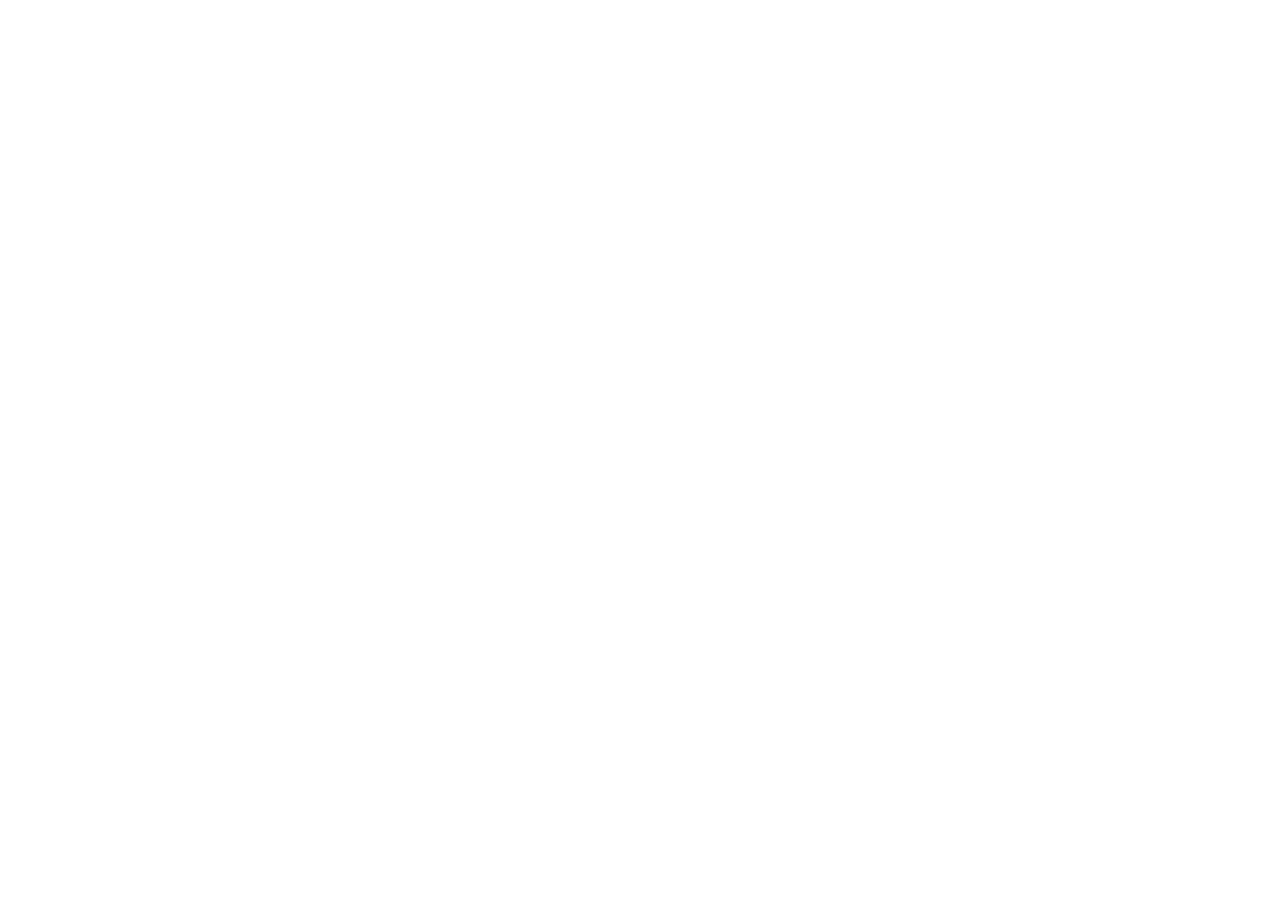
==== index.html @ b9cac364 "第一次提交" ====
<!DOCTYPE html>
<html lang="en">
<head>
    <meta charset="UTF-8">
    <meta name="viewport" content="width=device-width, initial-scale=1.0">
    <title>Document</title>
</head>
<body>
    
</body>
</html>
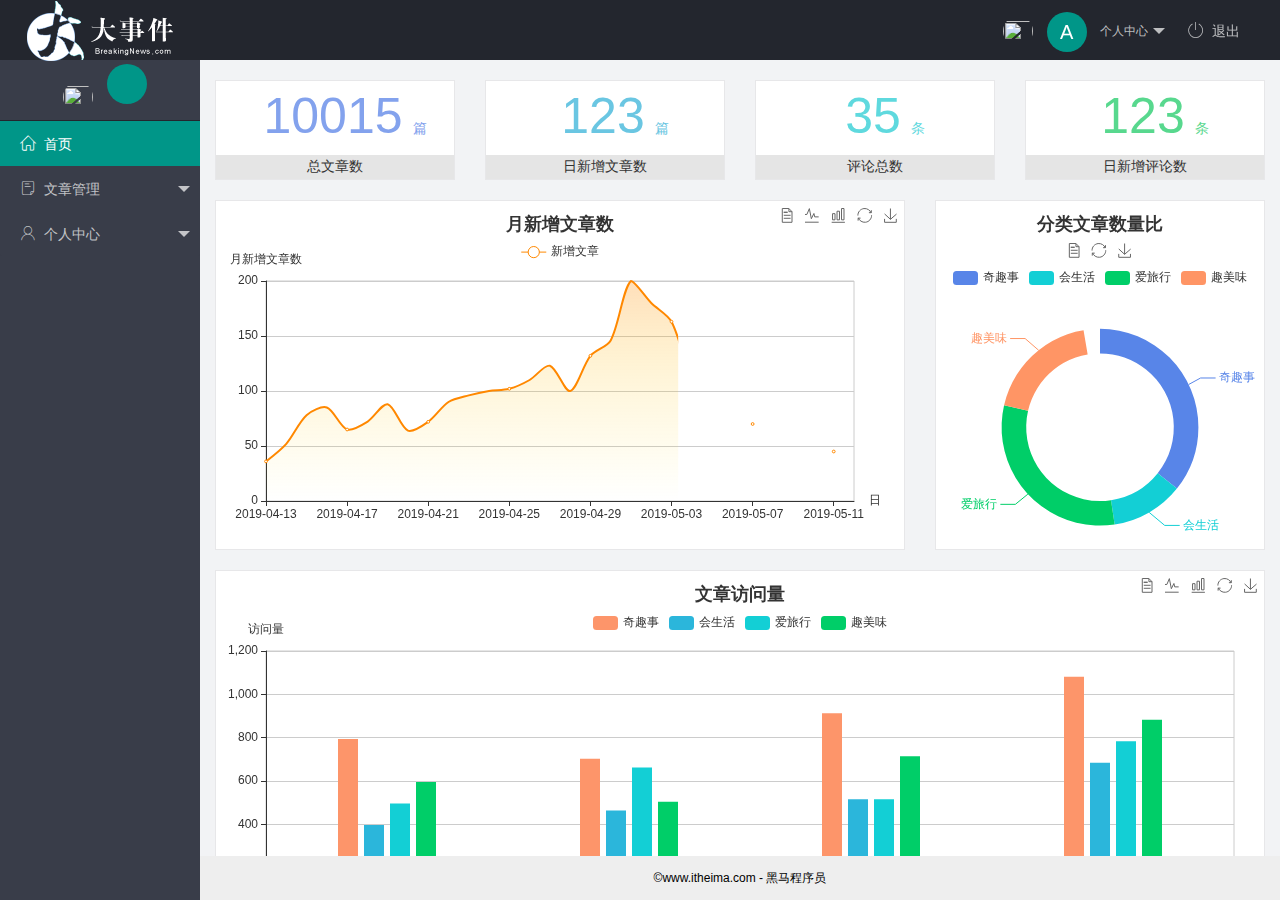
==== commit 5e673d3b: "完成了登录和首页的权限" ====
--- a/index.html
+++ b/index.html
@@ -1,11 +1,88 @@
 <!DOCTYPE html>
 <html lang="en">
-<head>
-    <meta charset="UTF-8">
-    <meta name="viewport" content="width=device-width, initial-scale=1.0">
-    <title>Document</title>
-</head>
-<body>
-    
-</body>
+  <head>
+    <meta charset="UTF-8" />
+    <meta name="viewport" content="width=device-width, initial-scale=1.0" />
+    <title>后台主页</title>
+    <!-- 导入 layui 的样式表 -->
+    <link rel="stylesheet" href="./assets/lib/layui/css/layui.css" />
+    <link rel="stylesheet" href="./assets/css/index.css">
+    <!-- 导入图标 -->
+    <link rel="stylesheet" href="./assets/fonts/iconfont.css">
+  </head>
+  <body class="layui-layout-body">
+    <div class="layui-layout layui-layout-admin">
+      <div class="layui-header">
+        <div class="layui-logo">
+          <img src="./assets/images/logo.png" alt="" />
+        </div>
+        <!-- 头部区域（可配合layui已有的水平导航） -->
+        <ul class="layui-nav layui-layout-right">
+          <li class="layui-nav-item">
+            <a href="javascript:;" class="userinfo">
+              
+              <img src="http://t.cn/RCzsdCq" class="layui-nav-img" />
+              <span class="text-avatar">A</span>
+              个人中心
+              
+            </a>
+            <dl class="layui-nav-child">
+              <dd><a href="">基本资料</a></dd>
+              <dd><a href="">更换头像</a></dd>
+              <dd><a href="">重置密码</a></dd>
+            </dl>
+          </li>
+          <li class="layui-nav-item"><a href="javascript:;" id="logooutBtn"><span class="iconfont">&#xe865;</span>退出</a></li>
+        </ul>
+      </div>
+
+      <div class="layui-side layui-bg-black">
+        <div class="layui-side-scroll">
+          <!-- 个人信息 -->
+          <div class="userinfo">
+            <img src="http://t.cn/RCzsdCq" class="layui-nav-img" />
+            <span class="text-avatar"></span>
+            <span class="welcome"></span>
+          </div>
+          <!-- 左侧导航区域（可配合layui已有的垂直导航） -->
+          <ul class="layui-nav layui-nav-tree" lay-filter="test">
+            <li class="layui-nav-item layui-this"><a href="./home/dashboard.html" target="fm"><span class="iconfont">&#xe6a9;</span>首页</a></li>
+            <li class="layui-nav-item">
+              <a class="" href="javascript:;"><span class="iconfont">&#xe615;</span>文章管理</a>
+              <dl class="layui-nav-child">
+                <dd><a href="javascript:;"><i class="layui-icon layui-icon-app"></i> 文章类别</a></dd>
+                <dd><a href="javascript:;"><i class="layui-icon layui-icon-app"></i>文章列表</a></dd>
+                <dd><a href="javascript:;"><i class="layui-icon layui-icon-app"></i>发表文章</a></dd>
+                
+              </dl>
+            </li>
+            <li class="layui-nav-item">
+              <a href="javascript:;"><span class="iconfont">&#xe614;</span>个人中心</a>
+              <dl class="layui-nav-child">
+                <dd><a href="javascript:;"><i class="layui-icon layui-icon-app"></i>基本资料</a></dd>
+                <dd><a href="javascript:;"><i class="layui-icon layui-icon-app"></i>更换头像</a></dd>
+                <dd><a href="javascript:;"><i class="layui-icon layui-icon-app"></i>重置密码</a></dd>
+              </dl>
+            </li>
+          </ul>
+        </div>
+      </div>
+
+      <div class="layui-body">
+        <!-- 内容主体区域 -->
+        <iframe name="fm" src="/home/dashboard.html" frameborder="0"></iframe>
+      </div>
+
+      <div class="layui-footer">
+        <!-- 底部固定区域 -->
+        ©www.itheima.com - 黑马程序员
+      </div>
+    </div>
+    <!-- 导入 layui 的JS文件 -->
+    <script src="./assets/lib/layui/layui.all.js"></script>
+    <script src="./assets/lib/jquery.js"></script>
+    <!-- 导入baseAPI 帮助jq的异步请求方法 提前设置一些操作 -->
+    <script src="./assets/js/baseAPI.js"></script>
+    <script src="./assets/js/index.js"></script>
+  </body>
 </html>--- a/assets/lib/layui/css/layui.css
+++ b/assets/lib/layui/css/layui.css
@@ -0,0 +1,2 @@
+/** layui-v2.5.5 MIT License By https://www.layui.com */
+ .layui-inline,img{display:inline-block;vertical-align:middle}h1,h2,h3,h4,h5,h6{font-weight:400}.layui-edge,.layui-header,.layui-inline,.layui-main{position:relative}.layui-body,.layui-edge,.layui-elip{overflow:hidden}.layui-btn,.layui-edge,.layui-inline,img{vertical-align:middle}.layui-btn,.layui-disabled,.layui-icon,.layui-unselect{-moz-user-select:none;-webkit-user-select:none;-ms-user-select:none}.layui-elip,.layui-form-checkbox span,.layui-form-pane .layui-form-label{text-overflow:ellipsis;white-space:nowrap}.layui-breadcrumb,.layui-tree-btnGroup{visibility:hidden}blockquote,body,button,dd,div,dl,dt,form,h1,h2,h3,h4,h5,h6,input,li,ol,p,pre,td,textarea,th,ul{margin:0;padding:0;-webkit-tap-highlight-color:rgba(0,0,0,0)}a:active,a:hover{outline:0}img{border:none}li{list-style:none}table{border-collapse:collapse;border-spacing:0}h4,h5,h6{font-size:100%}button,input,optgroup,option,select,textarea{font-family:inherit;font-size:inherit;font-style:inherit;font-weight:inherit;outline:0}pre{white-space:pre-wrap;white-space:-moz-pre-wrap;white-space:-pre-wrap;white-space:-o-pre-wrap;word-wrap:break-word}body{line-height:24px;font:14px Helvetica Neue,Helvetica,PingFang SC,Tahoma,Arial,sans-serif}hr{height:1px;margin:10px 0;border:0;clear:both}a{color:#333;text-decoration:none}a:hover{color:#777}a cite{font-style:normal;*cursor:pointer}.layui-border-box,.layui-border-box *{box-sizing:border-box}.layui-box,.layui-box *{box-sizing:content-box}.layui-clear{clear:both;*zoom:1}.layui-clear:after{content:'\20';clear:both;*zoom:1;display:block;height:0}.layui-inline{*display:inline;*zoom:1}.layui-edge{display:inline-block;width:0;height:0;border-width:6px;border-style:dashed;border-color:transparent}.layui-edge-top{top:-4px;border-bottom-color:#999;border-bottom-style:solid}.layui-edge-right{border-left-color:#999;border-left-style:solid}.layui-edge-bottom{top:2px;border-top-color:#999;border-top-style:solid}.layui-edge-left{border-right-color:#999;border-right-style:solid}.layui-disabled,.layui-disabled:hover{color:#d2d2d2!important;cursor:not-allowed!important}.layui-circle{border-radius:100%}.layui-show{display:block!important}.layui-hide{display:none!important}@font-face{font-family:layui-icon;src:url(../font/iconfont.eot?v=250);src:url(../font/iconfont.eot?v=250#iefix) format('embedded-opentype'),url(../font/iconfont.woff2?v=250) format('woff2'),url(../font/iconfont.woff?v=250) format('woff'),url(../font/iconfont.ttf?v=250) format('truetype'),url(../font/iconfont.svg?v=250#layui-icon) format('svg')}.layui-icon{font-family:layui-icon!important;font-size:16px;font-style:normal;-webkit-font-smoothing:antialiased;-moz-osx-font-smoothing:grayscale}.layui-icon-reply-fill:before{content:"\e611"}.layui-icon-set-fill:before{content:"\e614"}.layui-icon-menu-fill:before{content:"\e60f"}.layui-icon-search:before{content:"\e615"}.layui-icon-share:before{content:"\e641"}.layui-icon-set-sm:before{content:"\e620"}.layui-icon-engine:before{content:"\e628"}.layui-icon-close:before{content:"\1006"}.layui-icon-close-fill:before{content:"\1007"}.layui-icon-chart-screen:before{content:"\e629"}.layui-icon-star:before{content:"\e600"}.layui-icon-circle-dot:before{content:"\e617"}.layui-icon-chat:before{content:"\e606"}.layui-icon-release:before{content:"\e609"}.layui-icon-list:before{content:"\e60a"}.layui-icon-chart:before{content:"\e62c"}.layui-icon-ok-circle:before{content:"\1005"}.layui-icon-layim-theme:before{content:"\e61b"}.layui-icon-table:before{content:"\e62d"}.layui-icon-right:before{content:"\e602"}.layui-icon-left:before{content:"\e603"}.layui-icon-cart-simple:before{content:"\e698"}.layui-icon-face-cry:before{content:"\e69c"}.layui-icon-face-smile:before{content:"\e6af"}.layui-icon-survey:before{content:"\e6b2"}.layui-icon-tree:before{content:"\e62e"}.layui-icon-upload-circle:before{content:"\e62f"}.layui-icon-add-circle:before{content:"\e61f"}.layui-icon-download-circle:before{content:"\e601"}.layui-icon-templeate-1:before{content:"\e630"}.layui-icon-util:before{content:"\e631"}.layui-icon-face-surprised:before{content:"\e664"}.layui-icon-edit:before{content:"\e642"}.layui-icon-speaker:before{content:"\e645"}.layui-icon-down:before{content:"\e61a"}.layui-icon-file:before{content:"\e621"}.layui-icon-layouts:before{content:"\e632"}.layui-icon-rate-half:before{content:"\e6c9"}.layui-icon-add-circle-fine:before{content:"\e608"}.layui-icon-prev-circle:before{content:"\e633"}.layui-icon-read:before{content:"\e705"}.layui-icon-404:before{content:"\e61c"}.layui-icon-carousel:before{content:"\e634"}.layui-icon-help:before{content:"\e607"}.layui-icon-code-circle:before{content:"\e635"}.layui-icon-water:before{content:"\e636"}.layui-icon-username:before{content:"\e66f"}.layui-icon-find-fill:before{content:"\e670"}.layui-icon-about:before{content:"\e60b"}.layui-icon-location:before{content:"\e715"}.layui-icon-up:before{content:"\e619"}.layui-icon-pause:before{content:"\e651"}.layui-icon-date:before{content:"\e637"}.layui-icon-layim-uploadfile:before{content:"\e61d"}.layui-icon-delete:before{content:"\e640"}.layui-icon-play:before{content:"\e652"}.layui-icon-top:before{content:"\e604"}.layui-icon-friends:before{content:"\e612"}.layui-icon-refresh-3:before{content:"\e9aa"}.layui-icon-ok:before{content:"\e605"}.layui-icon-layer:before{content:"\e638"}.layui-icon-face-smile-fine:before{content:"\e60c"}.layui-icon-dollar:before{content:"\e659"}.layui-icon-group:before{content:"\e613"}.layui-icon-layim-download:before{content:"\e61e"}.layui-icon-picture-fine:before{content:"\e60d"}.layui-icon-link:before{content:"\e64c"}.layui-icon-diamond:before{content:"\e735"}.layui-icon-log:before{content:"\e60e"}.layui-icon-rate-solid:before{content:"\e67a"}.layui-icon-fonts-del:before{content:"\e64f"}.layui-icon-unlink:before{content:"\e64d"}.layui-icon-fonts-clear:before{content:"\e639"}.layui-icon-triangle-r:before{content:"\e623"}.layui-icon-circle:before{content:"\e63f"}.layui-icon-radio:before{content:"\e643"}.layui-icon-align-center:before{content:"\e647"}.layui-icon-align-right:before{content:"\e648"}.layui-icon-align-left:before{content:"\e649"}.layui-icon-loading-1:before{content:"\e63e"}.layui-icon-return:before{content:"\e65c"}.layui-icon-fonts-strong:before{content:"\e62b"}.layui-icon-upload:before{content:"\e67c"}.layui-icon-dialogue:before{content:"\e63a"}.layui-icon-video:before{content:"\e6ed"}.layui-icon-headset:before{content:"\e6fc"}.layui-icon-cellphone-fine:before{content:"\e63b"}.layui-icon-add-1:before{content:"\e654"}.layui-icon-face-smile-b:before{content:"\e650"}.layui-icon-fonts-html:before{content:"\e64b"}.layui-icon-form:before{content:"\e63c"}.layui-icon-cart:before{content:"\e657"}.layui-icon-camera-fill:before{content:"\e65d"}.layui-icon-tabs:before{content:"\e62a"}.layui-icon-fonts-code:before{content:"\e64e"}.layui-icon-fire:before{content:"\e756"}.layui-icon-set:before{content:"\e716"}.layui-icon-fonts-u:before{content:"\e646"}.layui-icon-triangle-d:before{content:"\e625"}.layui-icon-tips:before{content:"\e702"}.layui-icon-picture:before{content:"\e64a"}.layui-icon-more-vertical:before{content:"\e671"}.layui-icon-flag:before{content:"\e66c"}.layui-icon-loading:before{content:"\e63d"}.layui-icon-fonts-i:before{content:"\e644"}.layui-icon-refresh-1:before{content:"\e666"}.layui-icon-rmb:before{content:"\e65e"}.layui-icon-home:before{content:"\e68e"}.layui-icon-user:before{content:"\e770"}.layui-icon-notice:before{content:"\e667"}.layui-icon-login-weibo:before{content:"\e675"}.layui-icon-voice:before{content:"\e688"}.layui-icon-upload-drag:before{content:"\e681"}.layui-icon-login-qq:before{content:"\e676"}.layui-icon-snowflake:before{content:"\e6b1"}.layui-icon-file-b:before{content:"\e655"}.layui-icon-template:before{content:"\e663"}.layui-icon-auz:before{content:"\e672"}.layui-icon-console:before{content:"\e665"}.layui-icon-app:before{content:"\e653"}.layui-icon-prev:before{content:"\e65a"}.layui-icon-website:before{content:"\e7ae"}.layui-icon-next:before{content:"\e65b"}.layui-icon-component:before{content:"\e857"}.layui-icon-more:before{content:"\e65f"}.layui-icon-login-wechat:before{content:"\e677"}.layui-icon-shrink-right:before{content:"\e668"}.layui-icon-spread-left:before{content:"\e66b"}.layui-icon-camera:before{content:"\e660"}.layui-icon-note:before{content:"\e66e"}.layui-icon-refresh:before{content:"\e669"}.layui-icon-female:before{content:"\e661"}.layui-icon-male:before{content:"\e662"}.layui-icon-password:before{content:"\e673"}.layui-icon-senior:before{content:"\e674"}.layui-icon-theme:before{content:"\e66a"}.layui-icon-tread:before{content:"\e6c5"}.layui-icon-praise:before{content:"\e6c6"}.layui-icon-star-fill:before{content:"\e658"}.layui-icon-rate:before{content:"\e67b"}.layui-icon-template-1:before{content:"\e656"}.layui-icon-vercode:before{content:"\e679"}.layui-icon-cellphone:before{content:"\e678"}.layui-icon-screen-full:before{content:"\e622"}.layui-icon-screen-restore:before{content:"\e758"}.layui-icon-cols:before{content:"\e610"}.layui-icon-export:before{content:"\e67d"}.layui-icon-print:before{content:"\e66d"}.layui-icon-slider:before{content:"\e714"}.layui-icon-addition:before{content:"\e624"}.layui-icon-subtraction:before{content:"\e67e"}.layui-icon-service:before{content:"\e626"}.layui-icon-transfer:before{content:"\e691"}.layui-main{width:1140px;margin:0 auto}.layui-header{z-index:1000;height:60px}.layui-header a:hover{transition:all .5s;-webkit-transition:all .5s}.layui-side{position:fixed;left:0;top:0;bottom:0;z-index:999;width:200px;overflow-x:hidden}.layui-side-scroll{position:relative;width:220px;height:100%;overflow-x:hidden}.layui-body{position:absolute;left:200px;right:0;top:0;bottom:0;z-index:998;width:auto;overflow-y:auto;box-sizing:border-box}.layui-layout-body{overflow:hidden}.layui-layout-admin .layui-header{background-color:#23262E}.layui-layout-admin .layui-side{top:60px;width:200px;overflow-x:hidden}.layui-layout-admin .layui-body{position:fixed;top:60px;bottom:44px}.layui-layout-admin .layui-main{width:auto;margin:0 15px}.layui-layout-admin .layui-footer{position:fixed;left:200px;right:0;bottom:0;height:44px;line-height:44px;padding:0 15px;background-color:#eee}.layui-layout-admin .layui-logo{position:absolute;left:0;top:0;width:200px;height:100%;line-height:60px;text-align:center;color:#009688;font-size:16px}.layui-layout-admin .layui-header .layui-nav{background:0 0}.layui-layout-left{position:absolute!important;left:200px;top:0}.layui-layout-right{position:absolute!important;right:0;top:0}.layui-container{position:relative;margin:0 auto;padding:0 15px;box-sizing:border-box}.layui-fluid{position:relative;margin:0 auto;padding:0 15px}.layui-row:after,.layui-row:before{content:'';display:block;clear:both}.layui-col-lg1,.layui-col-lg10,.layui-col-lg11,.layui-col-lg12,.layui-col-lg2,.layui-col-lg3,.layui-col-lg4,.layui-col-lg5,.layui-col-lg6,.layui-col-lg7,.layui-col-lg8,.layui-col-lg9,.layui-col-md1,.layui-col-md10,.layui-col-md11,.layui-col-md12,.layui-col-md2,.layui-col-md3,.layui-col-md4,.layui-col-md5,.layui-col-md6,.layui-col-md7,.layui-col-md8,.layui-col-md9,.layui-col-sm1,.layui-col-sm10,.layui-col-sm11,.layui-col-sm12,.layui-col-sm2,.layui-col-sm3,.layui-col-sm4,.layui-col-sm5,.layui-col-sm6,.layui-col-sm7,.layui-col-sm8,.layui-col-sm9,.layui-col-xs1,.layui-col-xs10,.layui-col-xs11,.layui-col-xs12,.layui-col-xs2,.layui-col-xs3,.layui-col-xs4,.layui-col-xs5,.layui-col-xs6,.layui-col-xs7,.layui-col-xs8,.layui-col-xs9{position:relative;display:block;box-sizing:border-box}.layui-col-xs1,.layui-col-xs10,.layui-col-xs11,.layui-col-xs12,.layui-col-xs2,.layui-col-xs3,.layui-col-xs4,.layui-col-xs5,.layui-col-xs6,.layui-col-xs7,.layui-col-xs8,.layui-col-xs9{float:left}.layui-col-xs1{width:8.33333333%}.layui-col-xs2{width:16.66666667%}.layui-col-xs3{width:25%}.layui-col-xs4{width:33.33333333%}.layui-col-xs5{width:41.66666667%}.layui-col-xs6{width:50%}.layui-col-xs7{width:58.33333333%}.layui-col-xs8{width:66.66666667%}.layui-col-xs9{width:75%}.layui-col-xs10{width:83.33333333%}.layui-col-xs11{width:91.66666667%}.layui-col-xs12{width:100%}.layui-col-xs-offset1{margin-left:8.33333333%}.layui-col-xs-offset2{margin-left:16.66666667%}.layui-col-xs-offset3{margin-left:25%}.layui-col-xs-offset4{margin-left:33.33333333%}.layui-col-xs-offset5{margin-left:41.66666667%}.layui-col-xs-offset6{margin-left:50%}.layui-col-xs-offset7{margin-left:58.33333333%}.layui-col-xs-offset8{margin-left:66.66666667%}.layui-col-xs-offset9{margin-left:75%}.layui-col-xs-offset10{margin-left:83.33333333%}.layui-col-xs-offset11{margin-left:91.66666667%}.layui-col-xs-offset12{margin-left:100%}@media screen and (max-width:768px){.layui-hide-xs{display:none!important}.layui-show-xs-block{display:block!important}.layui-show-xs-inline{display:inline!important}.layui-show-xs-inline-block{display:inline-block!important}}@media screen and (min-width:768px){.layui-container{width:750px}.layui-hide-sm{display:none!important}.layui-show-sm-block{display:block!important}.layui-show-sm-inline{display:inline!important}.layui-show-sm-inline-block{display:inline-block!important}.layui-col-sm1,.layui-col-sm10,.layui-col-sm11,.layui-col-sm12,.layui-col-sm2,.layui-col-sm3,.layui-col-sm4,.layui-col-sm5,.layui-col-sm6,.layui-col-sm7,.layui-col-sm8,.layui-col-sm9{float:left}.layui-col-sm1{width:8.33333333%}.layui-col-sm2{width:16.66666667%}.layui-col-sm3{width:25%}.layui-col-sm4{width:33.33333333%}.layui-col-sm5{width:41.66666667%}.layui-col-sm6{width:50%}.layui-col-sm7{width:58.33333333%}.layui-col-sm8{width:66.66666667%}.layui-col-sm9{width:75%}.layui-col-sm10{width:83.33333333%}.layui-col-sm11{width:91.66666667%}.layui-col-sm12{width:100%}.layui-col-sm-offset1{margin-left:8.33333333%}.layui-col-sm-offset2{margin-left:16.66666667%}.layui-col-sm-offset3{margin-left:25%}.layui-col-sm-offset4{margin-left:33.33333333%}.layui-col-sm-offset5{margin-left:41.66666667%}.layui-col-sm-offset6{margin-left:50%}.layui-col-sm-offset7{margin-left:58.33333333%}.layui-col-sm-offset8{margin-left:66.66666667%}.layui-col-sm-offset9{margin-left:75%}.layui-col-sm-offset10{margin-left:83.33333333%}.layui-col-sm-offset11{margin-left:91.66666667%}.layui-col-sm-offset12{margin-left:100%}}@media screen and (min-width:992px){.layui-container{width:970px}.layui-hide-md{display:none!important}.layui-show-md-block{display:block!important}.layui-show-md-inline{display:inline!important}.layui-show-md-inline-block{display:inline-block!important}.layui-col-md1,.layui-col-md10,.layui-col-md11,.layui-col-md12,.layui-col-md2,.layui-col-md3,.layui-col-md4,.layui-col-md5,.layui-col-md6,.layui-col-md7,.layui-col-md8,.layui-col-md9{float:left}.layui-col-md1{width:8.33333333%}.layui-col-md2{width:16.66666667%}.layui-col-md3{width:25%}.layui-col-md4{width:33.33333333%}.layui-col-md5{width:41.66666667%}.layui-col-md6{width:50%}.layui-col-md7{width:58.33333333%}.layui-col-md8{width:66.66666667%}.layui-col-md9{width:75%}.layui-col-md10{width:83.33333333%}.layui-col-md11{width:91.66666667%}.layui-col-md12{width:100%}.layui-col-md-offset1{margin-left:8.33333333%}.layui-col-md-offset2{margin-left:16.66666667%}.layui-col-md-offset3{margin-left:25%}.layui-col-md-offset4{margin-left:33.33333333%}.layui-col-md-offset5{margin-left:41.66666667%}.layui-col-md-offset6{margin-left:50%}.layui-col-md-offset7{margin-left:58.33333333%}.layui-col-md-offset8{margin-left:66.66666667%}.layui-col-md-offset9{margin-left:75%}.layui-col-md-offset10{margin-left:83.33333333%}.layui-col-md-offset11{margin-left:91.66666667%}.layui-col-md-offset12{margin-left:100%}}@media screen and (min-width:1200px){.layui-container{width:1170px}.layui-hide-lg{display:none!important}.layui-show-lg-block{display:block!important}.layui-show-lg-inline{display:inline!important}.layui-show-lg-inline-block{display:inline-block!important}.layui-col-lg1,.layui-col-lg10,.layui-col-lg11,.layui-col-lg12,.layui-col-lg2,.layui-col-lg3,.layui-col-lg4,.layui-col-lg5,.layui-col-lg6,.layui-col-lg7,.layui-col-lg8,.layui-col-lg9{float:left}.layui-col-lg1{width:8.33333333%}.layui-col-lg2{width:16.66666667%}.layui-col-lg3{width:25%}.layui-col-lg4{width:33.33333333%}.layui-col-lg5{width:41.66666667%}.layui-col-lg6{width:50%}.layui-col-lg7{width:58.33333333%}.layui-col-lg8{width:66.66666667%}.layui-col-lg9{width:75%}.layui-col-lg10{width:83.33333333%}.layui-col-lg11{width:91.66666667%}.layui-col-lg12{width:100%}.layui-col-lg-offset1{margin-left:8.33333333%}.layui-col-lg-offset2{margin-left:16.66666667%}.layui-col-lg-offset3{margin-left:25%}.layui-col-lg-offset4{margin-left:33.33333333%}.layui-col-lg-offset5{margin-left:41.66666667%}.layui-col-lg-offset6{margin-left:50%}.layui-col-lg-offset7{margin-left:58.33333333%}.layui-col-lg-offset8{margin-left:66.66666667%}.layui-col-lg-offset9{margin-left:75%}.layui-col-lg-offset10{margin-left:83.33333333%}.layui-col-lg-offset11{margin-left:91.66666667%}.layui-col-lg-offset12{margin-left:100%}}.layui-col-space1{margin:-.5px}.layui-col-space1>*{padding:.5px}.layui-col-space3{margin:-1.5px}.layui-col-space3>*{padding:1.5px}.layui-col-space5{margin:-2.5px}.layui-col-space5>*{padding:2.5px}.layui-col-space8{margin:-3.5px}.layui-col-space8>*{padding:3.5px}.layui-col-space10{margin:-5px}.layui-col-space10>*{padding:5px}.layui-col-space12{margin:-6px}.layui-col-space12>*{padding:6px}.layui-col-space15{margin:-7.5px}.layui-col-space15>*{padding:7.5px}.layui-col-space18{margin:-9px}.layui-col-space18>*{padding:9px}.layui-col-space20{margin:-10px}.layui-col-space20>*{padding:10px}.layui-col-space22{margin:-11px}.layui-col-space22>*{padding:11px}.layui-col-space25{margin:-12.5px}.layui-col-space25>*{padding:12.5px}.layui-col-space30{margin:-15px}.layui-col-space30>*{padding:15px}.layui-btn,.layui-input,.layui-select,.layui-textarea,.layui-upload-button{outline:0;-webkit-appearance:none;transition:all .3s;-webkit-transition:all .3s;box-sizing:border-box}.layui-elem-quote{margin-bottom:10px;padding:15px;line-height:22px;border-left:5px solid #009688;border-radius:0 2px 2px 0;background-color:#f2f2f2}.layui-quote-nm{border-style:solid;border-width:1px 1px 1px 5px;background:0 0}.layui-elem-field{margin-bottom:10px;padding:0;border-width:1px;border-style:solid}.layui-elem-field legend{margin-left:20px;padding:0 10px;font-size:20px;font-weight:300}.layui-field-title{margin:10px 0 20px;border-width:1px 0 0}.layui-field-box{padding:10px 15px}.layui-field-title .layui-field-box{padding:10px 0}.layui-progress{position:relative;height:6px;border-radius:20px;background-color:#e2e2e2}.layui-progress-bar{position:absolute;left:0;top:0;width:0;max-width:100%;height:6px;border-radius:20px;text-align:right;background-color:#5FB878;transition:all .3s;-webkit-transition:all .3s}.layui-progress-big,.layui-progress-big .layui-progress-bar{height:18px;line-height:18px}.layui-progress-text{position:relative;top:-20px;line-height:18px;font-size:12px;color:#666}.layui-progress-big .layui-progress-text{position:static;padding:0 10px;color:#fff}.layui-collapse{border-width:1px;border-style:solid;border-radius:2px}.layui-colla-content,.layui-colla-item{border-top-width:1px;border-top-style:solid}.layui-colla-item:first-child{border-top:none}.layui-colla-title{position:relative;height:42px;line-height:42px;padding:0 15px 0 35px;color:#333;background-color:#f2f2f2;cursor:pointer;font-size:14px;overflow:hidden}.layui-colla-content{display:none;padding:10px 15px;line-height:22px;color:#666}.layui-colla-icon{position:absolute;left:15px;top:0;font-size:14px}.layui-card{margin-bottom:15px;border-radius:2px;background-color:#fff;box-shadow:0 1px 2px 0 rgba(0,0,0,.05)}.layui-card:last-child{margin-bottom:0}.layui-card-header{position:relative;height:42px;line-height:42px;padding:0 15px;border-bottom:1px solid #f6f6f6;color:#333;border-radius:2px 2px 0 0;font-size:14px}.layui-bg-black,.layui-bg-blue,.layui-bg-cyan,.layui-bg-green,.layui-bg-orange,.layui-bg-red{color:#fff!important}.layui-card-body{position:relative;padding:10px 15px;line-height:24px}.layui-card-body[pad15]{padding:15px}.layui-card-body[pad20]{padding:20px}.layui-card-body .layui-table{margin:5px 0}.layui-card .layui-tab{margin:0}.layui-panel-window{position:relative;padding:15px;border-radius:0;border-top:5px solid #E6E6E6;background-color:#fff}.layui-auxiliar-moving{position:fixed;left:0;right:0;top:0;bottom:0;width:100%;height:100%;background:0 0;z-index:9999999999}.layui-form-label,.layui-form-mid,.layui-form-select,.layui-input-block,.layui-input-inline,.layui-textarea{position:relative}.layui-bg-red{background-color:#FF5722!important}.layui-bg-orange{background-color:#FFB800!important}.layui-bg-green{background-color:#009688!important}.layui-bg-cyan{background-color:#2F4056!important}.layui-bg-blue{background-color:#1E9FFF!important}.layui-bg-black{background-color:#393D49!important}.layui-bg-gray{background-color:#eee!important;color:#666!important}.layui-badge-rim,.layui-colla-content,.layui-colla-item,.layui-collapse,.layui-elem-field,.layui-form-pane .layui-form-item[pane],.layui-form-pane .layui-form-label,.layui-input,.layui-layedit,.layui-layedit-tool,.layui-quote-nm,.layui-select,.layui-tab-bar,.layui-tab-card,.layui-tab-title,.layui-tab-title .layui-this:after,.layui-textarea{border-color:#e6e6e6}.layui-timeline-item:before,hr{background-color:#e6e6e6}.layui-text{line-height:22px;font-size:14px;color:#666}.layui-text h1,.layui-text h2,.layui-text h3{font-weight:500;color:#333}.layui-text h1{font-size:30px}.layui-text h2{font-size:24px}.layui-text h3{font-size:18px}.layui-text a:not(.layui-btn){color:#01AAED}.layui-text a:not(.layui-btn):hover{text-decoration:underline}.layui-text ul{padding:5px 0 5px 15px}.layui-text ul li{margin-top:5px;list-style-type:disc}.layui-text em,.layui-word-aux{color:#999!important;padding:0 5px!important}.layui-btn{display:inline-block;height:38px;line-height:38px;padding:0 18px;background-color:#009688;color:#fff;white-space:nowrap;text-align:center;font-size:14px;border:none;border-radius:2px;cursor:pointer}.layui-btn:hover{opacity:.8;filter:alpha(opacity=80);color:#fff}.layui-btn:active{opacity:1;filter:alpha(opacity=100)}.layui-btn+.layui-btn{margin-left:10px}.layui-btn-container{font-size:0}.layui-btn-container .layui-btn{margin-right:10px;margin-bottom:10px}.layui-btn-container .layui-btn+.layui-btn{margin-left:0}.layui-table .layui-btn-container .layui-btn{margin-bottom:9px}.layui-btn-radius{border-radius:100px}.layui-btn .layui-icon{margin-right:3px;font-size:18px;vertical-align:bottom;vertical-align:middle\9}.layui-btn-primary{border:1px solid #C9C9C9;background-color:#fff;color:#555}.layui-btn-primary:hover{border-color:#009688;color:#333}.layui-btn-normal{background-color:#1E9FFF}.layui-btn-warm{background-color:#FFB800}.layui-btn-danger{background-color:#FF5722}.layui-btn-checked{background-color:#5FB878}.layui-btn-disabled,.layui-btn-disabled:active,.layui-btn-disabled:hover{border:1px solid #e6e6e6;background-color:#FBFBFB;color:#C9C9C9;cursor:not-allowed;opacity:1}.layui-btn-lg{height:44px;line-height:44px;padding:0 25px;font-size:16px}.layui-btn-sm{height:30px;line-height:30px;padding:0 10px;font-size:12px}.layui-btn-sm i{font-size:16px!important}.layui-btn-xs{height:22px;line-height:22px;padding:0 5px;font-size:12px}.layui-btn-xs i{font-size:14px!important}.layui-btn-group{display:inline-block;vertical-align:middle;font-size:0}.layui-btn-group .layui-btn{margin-left:0!important;margin-right:0!important;border-left:1px solid rgba(255,255,255,.5);border-radius:0}.layui-btn-group .layui-btn-primary{border-left:none}.layui-btn-group .layui-btn-primary:hover{border-color:#C9C9C9;color:#009688}.layui-btn-group .layui-btn:first-child{border-left:none;border-radius:2px 0 0 2px}.layui-btn-group .layui-btn-primary:first-child{border-left:1px solid #c9c9c9}.layui-btn-group .layui-btn:last-child{border-radius:0 2px 2px 0}.layui-btn-group .layui-btn+.layui-btn{margin-left:0}.layui-btn-group+.layui-btn-group{margin-left:10px}.layui-btn-fluid{width:100%}.layui-input,.layui-select,.layui-textarea{height:38px;line-height:1.3;line-height:38px\9;border-width:1px;border-style:solid;background-color:#fff;border-radius:2px}.layui-input::-webkit-input-placeholder,.layui-select::-webkit-input-placeholder,.layui-textarea::-webkit-input-placeholder{line-height:1.3}.layui-input,.layui-textarea{display:block;width:100%;padding-left:10px}.layui-input:hover,.layui-textarea:hover{border-color:#D2D2D2!important}.layui-input:focus,.layui-textarea:focus{border-color:#C9C9C9!important}.layui-textarea{min-height:100px;height:auto;line-height:20px;padding:6px 10px;resize:vertical}.layui-select{padding:0 10px}.layui-form input[type=checkbox],.layui-form input[type=radio],.layui-form select{display:none}.layui-form [lay-ignore]{display:initial}.layui-form-item{margin-bottom:15px;clear:both;*zoom:1}.layui-form-item:after{content:'\20';clear:both;*zoom:1;display:block;height:0}.layui-form-label{float:left;display:block;padding:9px 15px;width:80px;font-weight:400;line-height:20px;text-align:right}.layui-form-label-col{display:block;float:none;padding:9px 0;line-height:20px;text-align:left}.layui-form-item .layui-inline{margin-bottom:5px;margin-right:10px}.layui-input-block{margin-left:110px;min-height:36px}.layui-input-inline{display:inline-block;vertical-align:middle}.layui-form-item .layui-input-inline{float:left;width:190px;margin-right:10px}.layui-form-text .layui-input-inline{width:auto}.layui-form-mid{float:left;display:block;padding:9px 0!important;line-height:20px;margin-right:10px}.layui-form-danger+.layui-form-select .layui-input,.layui-form-danger:focus{border-color:#FF5722!important}.layui-form-select .layui-input{padding-right:30px;cursor:pointer}.layui-form-select .layui-edge{position:absolute;right:10px;top:50%;margin-top:-3px;cursor:pointer;border-width:6px;border-top-color:#c2c2c2;border-top-style:solid;transition:all .3s;-webkit-transition:all .3s}.layui-form-select dl{display:none;position:absolute;left:0;top:42px;padding:5px 0;z-index:899;min-width:100%;border:1px solid #d2d2d2;max-height:300px;overflow-y:auto;background-color:#fff;border-radius:2px;box-shadow:0 2px 4px rgba(0,0,0,.12);box-sizing:border-box}.layui-form-select dl dd,.layui-form-select dl dt{padding:0 10px;line-height:36px;white-space:nowrap;overflow:hidden;text-overflow:ellipsis}.layui-form-select dl dt{font-size:12px;color:#999}.layui-form-select dl dd{cursor:pointer}.layui-form-select dl dd:hover{background-color:#f2f2f2;-webkit-transition:.5s all;transition:.5s all}.layui-form-select .layui-select-group dd{padding-left:20px}.layui-form-select dl dd.layui-select-tips{padding-left:10px!important;color:#999}.layui-form-select dl dd.layui-this{background-color:#5FB878;color:#fff}.layui-form-checkbox,.layui-form-select dl dd.layui-disabled{background-color:#fff}.layui-form-selected dl{display:block}.layui-form-checkbox,.layui-form-checkbox *,.layui-form-switch{display:inline-block;vertical-align:middle}.layui-form-selected .layui-edge{margin-top:-9px;-webkit-transform:rotate(180deg);transform:rotate(180deg);margin-top:-3px\9}:root .layui-form-selected .layui-edge{margin-top:-9px\0/IE9}.layui-form-selectup dl{top:auto;bottom:42px}.layui-select-none{margin:5px 0;text-align:center;color:#999}.layui-select-disabled .layui-disabled{border-color:#eee!important}.layui-select-disabled .layui-edge{border-top-color:#d2d2d2}.layui-form-checkbox{position:relative;height:30px;line-height:30px;margin-right:10px;padding-right:30px;cursor:pointer;font-size:0;-webkit-transition:.1s linear;transition:.1s linear;box-sizing:border-box}.layui-form-checkbox span{padding:0 10px;height:100%;font-size:14px;border-radius:2px 0 0 2px;background-color:#d2d2d2;color:#fff;overflow:hidden}.layui-form-checkbox:hover span{background-color:#c2c2c2}.layui-form-checkbox i{position:absolute;right:0;top:0;width:30px;height:28px;border:1px solid #d2d2d2;border-left:none;border-radius:0 2px 2px 0;color:#fff;font-size:20px;text-align:center}.layui-form-checkbox:hover i{border-color:#c2c2c2;color:#c2c2c2}.layui-form-checked,.layui-form-checked:hover{border-color:#5FB878}.layui-form-checked span,.layui-form-checked:hover span{background-color:#5FB878}.layui-form-checked i,.layui-form-checked:hover i{color:#5FB878}.layui-form-item .layui-form-checkbox{margin-top:4px}.layui-form-checkbox[lay-skin=primary]{height:auto!important;line-height:normal!important;min-width:18px;min-height:18px;border:none!important;margin-right:0;padding-left:28px;padding-right:0;background:0 0}.layui-form-checkbox[lay-skin=primary] span{padding-left:0;padding-right:15px;line-height:18px;background:0 0;color:#666}.layui-form-checkbox[lay-skin=primary] i{right:auto;left:0;width:16px;height:16px;line-height:16px;border:1px solid #d2d2d2;font-size:12px;border-radius:2px;background-color:#fff;-webkit-transition:.1s linear;transition:.1s linear}.layui-form-checkbox[lay-skin=primary]:hover i{border-color:#5FB878;color:#fff}.layui-form-checked[lay-skin=primary] i{border-color:#5FB878!important;background-color:#5FB878;color:#fff}.layui-checkbox-disbaled[lay-skin=primary] span{background:0 0!important;color:#c2c2c2}.layui-checkbox-disbaled[lay-skin=primary]:hover i{border-color:#d2d2d2}.layui-form-item .layui-form-checkbox[lay-skin=primary]{margin-top:10px}.layui-form-switch{position:relative;height:22px;line-height:22px;min-width:35px;padding:0 5px;margin-top:8px;border:1px solid #d2d2d2;border-radius:20px;cursor:pointer;background-color:#fff;-webkit-transition:.1s linear;transition:.1s linear}.layui-form-switch i{position:absolute;left:5px;top:3px;width:16px;height:16px;border-radius:20px;background-color:#d2d2d2;-webkit-transition:.1s linear;transition:.1s linear}.layui-form-switch em{position:relative;top:0;width:25px;margin-left:21px;padding:0!important;text-align:center!important;color:#999!important;font-style:normal!important;font-size:12px}.layui-form-onswitch{border-color:#5FB878;background-color:#5FB878}.layui-checkbox-disbaled,.layui-checkbox-disbaled i{border-color:#e2e2e2!important}.layui-form-onswitch i{left:100%;margin-left:-21px;background-color:#fff}.layui-form-onswitch em{margin-left:5px;margin-right:21px;color:#fff!important}.layui-checkbox-disbaled span{background-color:#e2e2e2!important}.layui-checkbox-disbaled:hover i{color:#fff!important}[lay-radio]{display:none}.layui-form-radio,.layui-form-radio *{display:inline-block;vertical-align:middle}.layui-form-radio{line-height:28px;margin:6px 10px 0 0;padding-right:10px;cursor:pointer;font-size:0}.layui-form-radio *{font-size:14px}.layui-form-radio>i{margin-right:8px;font-size:22px;color:#c2c2c2}.layui-form-radio>i:hover,.layui-form-radioed>i{color:#5FB878}.layui-radio-disbaled>i{color:#e2e2e2!important}.layui-form-pane .layui-form-label{width:110px;padding:8px 15px;height:38px;line-height:20px;border-width:1px;border-style:solid;border-radius:2px 0 0 2px;text-align:center;background-color:#FBFBFB;overflow:hidden;box-sizing:border-box}.layui-form-pane .layui-input-inline{margin-left:-1px}.layui-form-pane .layui-input-block{margin-left:110px;left:-1px}.layui-form-pane .layui-input{border-radius:0 2px 2px 0}.layui-form-pane .layui-form-text .layui-form-label{float:none;width:100%;border-radius:2px;box-sizing:border-box;text-align:left}.layui-form-pane .layui-form-text .layui-input-inline{display:block;margin:0;top:-1px;clear:both}.layui-form-pane .layui-form-text .layui-input-block{margin:0;left:0;top:-1px}.layui-form-pane .layui-form-text .layui-textarea{min-height:100px;border-radius:0 0 2px 2px}.layui-form-pane .layui-form-checkbox{margin:4px 0 4px 10px}.layui-form-pane .layui-form-radio,.layui-form-pane .layui-form-switch{margin-top:6px;margin-left:10px}.layui-form-pane .layui-form-item[pane]{position:relative;border-width:1px;border-style:solid}.layui-form-pane .layui-form-item[pane] .layui-form-label{position:absolute;left:0;top:0;height:100%;border-width:0 1px 0 0}.layui-form-pane .layui-form-item[pane] .layui-input-inline{margin-left:110px}@media screen and (max-width:450px){.layui-form-item .layui-form-label{text-overflow:ellipsis;overflow:hidden;white-space:nowrap}.layui-form-item .layui-inline{display:block;margin-right:0;margin-bottom:20px;clear:both}.layui-form-item .layui-inline:after{content:'\20';clear:both;display:block;height:0}.layui-form-item .layui-input-inline{display:block;float:none;left:-3px;width:auto;margin:0 0 10px 112px}.layui-form-item .layui-input-inline+.layui-form-mid{margin-left:110px;top:-5px;padding:0}.layui-form-item .layui-form-checkbox{margin-right:5px;margin-bottom:5px}}.layui-layedit{border-width:1px;border-style:solid;border-radius:2px}.layui-layedit-tool{padding:3px 5px;border-bottom-width:1px;border-bottom-style:solid;font-size:0}.layedit-tool-fixed{position:fixed;top:0;border-top:1px solid #e2e2e2}.layui-layedit-tool .layedit-tool-mid,.layui-layedit-tool .layui-icon{display:inline-block;vertical-align:middle;text-align:center;font-size:14px}.layui-layedit-tool .layui-icon{position:relative;width:32px;height:30px;line-height:30px;margin:3px 5px;color:#777;cursor:pointer;border-radius:2px}.layui-layedit-tool .layui-icon:hover{color:#393D49}.layui-layedit-tool .layui-icon:active{color:#000}.layui-layedit-tool .layedit-tool-active{background-color:#e2e2e2;color:#000}.layui-layedit-tool .layui-disabled,.layui-layedit-tool .layui-disabled:hover{color:#d2d2d2;cursor:not-allowed}.layui-layedit-tool .layedit-tool-mid{width:1px;height:18px;margin:0 10px;background-color:#d2d2d2}.layedit-tool-html{width:50px!important;font-size:30px!important}.layedit-tool-b,.layedit-tool-code,.layedit-tool-help{font-size:16px!important}.layedit-tool-d,.layedit-tool-face,.layedit-tool-image,.layedit-tool-unlink{font-size:18px!important}.layedit-tool-image input{position:absolute;font-size:0;left:0;top:0;width:100%;height:100%;opacity:.01;filter:Alpha(opacity=1);cursor:pointer}.layui-layedit-iframe iframe{display:block;width:100%}#LAY_layedit_code{overflow:hidden}.layui-laypage{display:inline-block;*display:inline;*zoom:1;vertical-align:middle;margin:10px 0;font-size:0}.layui-laypage>a:first-child,.layui-laypage>a:first-child em{border-radius:2px 0 0 2px}.layui-laypage>a:last-child,.layui-laypage>a:last-child em{border-radius:0 2px 2px 0}.layui-laypage>:first-child{margin-left:0!important}.layui-laypage>:last-child{margin-right:0!important}.layui-laypage a,.layui-laypage button,.layui-laypage input,.layui-laypage select,.layui-laypage span{border:1px solid #e2e2e2}.layui-laypage a,.layui-laypage span{display:inline-block;*display:inline;*zoom:1;vertical-align:middle;padding:0 15px;height:28px;line-height:28px;margin:0 -1px 5px 0;background-color:#fff;color:#333;font-size:12px}.layui-flow-more a *,.layui-laypage input,.layui-table-view select[lay-ignore]{display:inline-block}.layui-laypage a:hover{color:#009688}.layui-laypage em{font-style:normal}.layui-laypage .layui-laypage-spr{color:#999;font-weight:700}.layui-laypage a{text-decoration:none}.layui-laypage .layui-laypage-curr{position:relative}.layui-laypage .layui-laypage-curr em{position:relative;color:#fff}.layui-laypage .layui-laypage-curr .layui-laypage-em{position:absolute;left:-1px;top:-1px;padding:1px;width:100%;height:100%;background-color:#009688}.layui-laypage-em{border-radius:2px}.layui-laypage-next em,.layui-laypage-prev em{font-family:Sim sun;font-size:16px}.layui-laypage .layui-laypage-count,.layui-laypage .layui-laypage-limits,.layui-laypage .layui-laypage-refresh,.layui-laypage .layui-laypage-skip{margin-left:10px;margin-right:10px;padding:0;border:none}.layui-laypage .layui-laypage-limits,.layui-laypage .layui-laypage-refresh{vertical-align:top}.layui-laypage .layui-laypage-refresh i{font-size:18px;cursor:pointer}.layui-laypage select{height:22px;padding:3px;border-radius:2px;cursor:pointer}.layui-laypage .layui-laypage-skip{height:30px;line-height:30px;color:#999}.layui-laypage button,.layui-laypage input{height:30px;line-height:30px;border-radius:2px;vertical-align:top;background-color:#fff;box-sizing:border-box}.layui-laypage input{width:40px;margin:0 10px;padding:0 3px;text-align:center}.layui-laypage input:focus,.layui-laypage select:focus{border-color:#009688!important}.layui-laypage button{margin-left:10px;padding:0 10px;cursor:pointer}.layui-table,.layui-table-view{margin:10px 0}.layui-flow-more{margin:10px 0;text-align:center;color:#999;font-size:14px}.layui-flow-more a{height:32px;line-height:32px}.layui-flow-more a *{vertical-align:top}.layui-flow-more a cite{padding:0 20px;border-radius:3px;background-color:#eee;color:#333;font-style:normal}.layui-flow-more a cite:hover{opacity:.8}.layui-flow-more a i{font-size:30px;color:#737383}.layui-table{width:100%;background-color:#fff;color:#666}.layui-table tr{transition:all .3s;-webkit-transition:all .3s}.layui-table th{text-align:left;font-weight:400}.layui-table tbody tr:hover,.layui-table thead tr,.layui-table-click,.layui-table-header,.layui-table-hover,.layui-table-mend,.layui-table-patch,.layui-table-tool,.layui-table-total,.layui-table-total tr,.layui-table[lay-even] tr:nth-child(even){background-color:#f2f2f2}.layui-table td,.layui-table th,.layui-table-col-set,.layui-table-fixed-r,.layui-table-grid-down,.layui-table-header,.layui-table-page,.layui-table-tips-main,.layui-table-tool,.layui-table-total,.layui-table-view,.layui-table[lay-skin=line],.layui-table[lay-skin=row]{border-width:1px;border-style:solid;border-color:#e6e6e6}.layui-table td,.layui-table th{position:relative;padding:9px 15px;min-height:20px;line-height:20px;font-size:14px}.layui-table[lay-skin=line] td,.layui-table[lay-skin=line] th{border-width:0 0 1px}.layui-table[lay-skin=row] td,.layui-table[lay-skin=row] th{border-width:0 1px 0 0}.layui-table[lay-skin=nob] td,.layui-table[lay-skin=nob] th{border:none}.layui-table img{max-width:100px}.layui-table[lay-size=lg] td,.layui-table[lay-size=lg] th{padding:15px 30px}.layui-table-view .layui-table[lay-size=lg] .layui-table-cell{height:40px;line-height:40px}.layui-table[lay-size=sm] td,.layui-table[lay-size=sm] th{font-size:12px;padding:5px 10px}.layui-table-view .layui-table[lay-size=sm] .layui-table-cell{height:20px;line-height:20px}.layui-table[lay-data]{display:none}.layui-table-box{position:relative;overflow:hidden}.layui-table-view .layui-table{position:relative;width:auto;margin:0}.layui-table-view .layui-table[lay-skin=line]{border-width:0 1px 0 0}.layui-table-view .layui-table[lay-skin=row]{border-width:0 0 1px}.layui-table-view .layui-table td,.layui-table-view .layui-table th{padding:5px 0;border-top:none;border-left:none}.layui-table-view .layui-table th.layui-unselect .layui-table-cell span{cursor:pointer}.layui-table-view .layui-table td{cursor:default}.layui-table-view .layui-table td[data-edit=text]{cursor:text}.layui-table-view .layui-form-checkbox[lay-skin=primary] i{width:18px;height:18px}.layui-table-view .layui-form-radio{line-height:0;padding:0}.layui-table-view .layui-form-radio>i{margin:0;font-size:20px}.layui-table-init{position:absolute;left:0;top:0;width:100%;height:100%;text-align:center;z-index:110}.layui-table-init .layui-icon{position:absolute;left:50%;top:50%;margin:-15px 0 0 -15px;font-size:30px;color:#c2c2c2}.layui-table-header{border-width:0 0 1px;overflow:hidden}.layui-table-header .layui-table{margin-bottom:-1px}.layui-table-tool .layui-inline[lay-event]{position:relative;width:26px;height:26px;padding:5px;line-height:16px;margin-right:10px;text-align:center;color:#333;border:1px solid #ccc;cursor:pointer;-webkit-transition:.5s all;transition:.5s all}.layui-table-tool .layui-inline[lay-event]:hover{border:1px solid #999}.layui-table-tool-temp{padding-right:120px}.layui-table-tool-self{position:absolute;right:17px;top:10px}.layui-table-tool .layui-table-tool-self .layui-inline[lay-event]{margin:0 0 0 10px}.layui-table-tool-panel{position:absolute;top:29px;left:-1px;padding:5px 0;min-width:150px;min-height:40px;border:1px solid #d2d2d2;text-align:left;overflow-y:auto;background-color:#fff;box-shadow:0 2px 4px rgba(0,0,0,.12)}.layui-table-cell,.layui-table-tool-panel li{overflow:hidden;text-overflow:ellipsis;white-space:nowrap}.layui-table-tool-panel li{padding:0 10px;line-height:30px;-webkit-transition:.5s all;transition:.5s all}.layui-table-tool-panel li .layui-form-checkbox[lay-skin=primary]{width:100%;padding-left:28px}.layui-table-tool-panel li:hover{background-color:#f2f2f2}.layui-table-tool-panel li .layui-form-checkbox[lay-skin=primary] i{position:absolute;left:0;top:0}.layui-table-tool-panel li .layui-form-checkbox[lay-skin=primary] span{padding:0}.layui-table-tool .layui-table-tool-self .layui-table-tool-panel{left:auto;right:-1px}.layui-table-col-set{position:absolute;right:0;top:0;width:20px;height:100%;border-width:0 0 0 1px;background-color:#fff}.layui-table-sort{width:10px;height:20px;margin-left:5px;cursor:pointer!important}.layui-table-sort .layui-edge{position:absolute;left:5px;border-width:5px}.layui-table-sort .layui-table-sort-asc{top:3px;border-top:none;border-bottom-style:solid;border-bottom-color:#b2b2b2}.layui-table-sort .layui-table-sort-asc:hover{border-bottom-color:#666}.layui-table-sort .layui-table-sort-desc{bottom:5px;border-bottom:none;border-top-style:solid;border-top-color:#b2b2b2}.layui-table-sort .layui-table-sort-desc:hover{border-top-color:#666}.layui-table-sort[lay-sort=asc] .layui-table-sort-asc{border-bottom-color:#000}.layui-table-sort[lay-sort=desc] .layui-table-sort-desc{border-top-color:#000}.layui-table-cell{height:28px;line-height:28px;padding:0 15px;position:relative;box-sizing:border-box}.layui-table-cell .layui-form-checkbox[lay-skin=primary]{top:-1px;padding:0}.layui-table-cell .layui-table-link{color:#01AAED}.laytable-cell-checkbox,.laytable-cell-numbers,.laytable-cell-radio,.laytable-cell-space{padding:0;text-align:center}.layui-table-body{position:relative;overflow:auto;margin-right:-1px;margin-bottom:-1px}.layui-table-body .layui-none{line-height:26px;padding:15px;text-align:center;color:#999}.layui-table-fixed{position:absolute;left:0;top:0;z-index:101}.layui-table-fixed .layui-table-body{overflow:hidden}.layui-table-fixed-l{box-shadow:0 -1px 8px rgba(0,0,0,.08)}.layui-table-fixed-r{left:auto;right:-1px;border-width:0 0 0 1px;box-shadow:-1px 0 8px rgba(0,0,0,.08)}.layui-table-fixed-r .layui-table-header{position:relative;overflow:visible}.layui-table-mend{position:absolute;right:-49px;top:0;height:100%;width:50px}.layui-table-tool{position:relative;z-index:890;width:100%;min-height:50px;line-height:30px;padding:10px 15px;border-width:0 0 1px}.layui-table-tool .layui-btn-container{margin-bottom:-10px}.layui-table-page,.layui-table-total{border-width:1px 0 0;margin-bottom:-1px;overflow:hidden}.layui-table-page{position:relative;width:100%;padding:7px 7px 0;height:41px;font-size:12px;white-space:nowrap}.layui-table-page>div{height:26px}.layui-table-page .layui-laypage{margin:0}.layui-table-page .layui-laypage a,.layui-table-page .layui-laypage span{height:26px;line-height:26px;margin-bottom:10px;border:none;background:0 0}.layui-table-page .layui-laypage a,.layui-table-page .layui-laypage span.layui-laypage-curr{padding:0 12px}.layui-table-page .layui-laypage span{margin-left:0;padding:0}.layui-table-page .layui-laypage .layui-laypage-prev{margin-left:-7px!important}.layui-table-page .layui-laypage .layui-laypage-curr .layui-laypage-em{left:0;top:0;padding:0}.layui-table-page .layui-laypage button,.layui-table-page .layui-laypage input{height:26px;line-height:26px}.layui-table-page .layui-laypage input{width:40px}.layui-table-page .layui-laypage button{padding:0 10px}.layui-table-page select{height:18px}.layui-table-patch .layui-table-cell{padding:0;width:30px}.layui-table-edit{position:absolute;left:0;top:0;width:100%;height:100%;padding:0 14px 1px;border-radius:0;box-shadow:1px 1px 20px rgba(0,0,0,.15)}.layui-table-edit:focus{border-color:#5FB878!important}select.layui-table-edit{padding:0 0 0 10px;border-color:#C9C9C9}.layui-table-view .layui-form-checkbox,.layui-table-view .layui-form-radio,.layui-table-view .layui-form-switch{top:0;margin:0;box-sizing:content-box}.layui-table-view .layui-form-checkbox{top:-1px;height:26px;line-height:26px}.layui-table-view .layui-form-checkbox i{height:26px}.layui-table-grid .layui-table-cell{overflow:visible}.layui-table-grid-down{position:absolute;top:0;right:0;width:26px;height:100%;padding:5px 0;border-width:0 0 0 1px;text-align:center;background-color:#fff;color:#999;cursor:pointer}.layui-table-grid-down .layui-icon{position:absolute;top:50%;left:50%;margin:-8px 0 0 -8px}.layui-table-grid-down:hover{background-color:#fbfbfb}body .layui-table-tips .layui-layer-content{background:0 0;padding:0;box-shadow:0 1px 6px rgba(0,0,0,.12)}.layui-table-tips-main{margin:-44px 0 0 -1px;max-height:150px;padding:8px 15px;font-size:14px;overflow-y:scroll;background-color:#fff;color:#666}.layui-table-tips-c{position:absolute;right:-3px;top:-13px;width:20px;height:20px;padding:3px;cursor:pointer;background-color:#666;border-radius:50%;color:#fff}.layui-table-tips-c:hover{background-color:#777}.layui-table-tips-c:before{position:relative;right:-2px}.layui-upload-file{display:none!important;opacity:.01;filter:Alpha(opacity=1)}.layui-upload-drag,.layui-upload-form,.layui-upload-wrap{display:inline-block}.layui-upload-list{margin:10px 0}.layui-upload-choose{padding:0 10px;color:#999}.layui-upload-drag{position:relative;padding:30px;border:1px dashed #e2e2e2;background-color:#fff;text-align:center;cursor:pointer;color:#999}.layui-upload-drag .layui-icon{font-size:50px;color:#009688}.layui-upload-drag[lay-over]{border-color:#009688}.layui-upload-iframe{position:absolute;width:0;height:0;border:0;visibility:hidden}.layui-upload-wrap{position:relative;vertical-align:middle}.layui-upload-wrap .layui-upload-file{display:block!important;position:absolute;left:0;top:0;z-index:10;font-size:100px;width:100%;height:100%;opacity:.01;filter:Alpha(opacity=1);cursor:pointer}.layui-transfer-active,.layui-transfer-box{display:inline-block;vertical-align:middle}.layui-transfer-box,.layui-transfer-header,.layui-transfer-search{border-width:0;border-style:solid;border-color:#e6e6e6}.layui-transfer-box{position:relative;border-width:1px;width:200px;height:360px;border-radius:2px;background-color:#fff}.layui-transfer-box .layui-form-checkbox{width:100%;margin:0!important}.layui-transfer-header{height:38px;line-height:38px;padding:0 10px;border-bottom-width:1px}.layui-transfer-search{position:relative;padding:10px;border-bottom-width:1px}.layui-transfer-search .layui-input{height:32px;padding-left:30px;font-size:12px}.layui-transfer-search .layui-icon-search{position:absolute;left:20px;top:50%;margin-top:-8px;color:#666}.layui-transfer-active{margin:0 15px}.layui-transfer-active .layui-btn{display:block;margin:0;padding:0 15px;background-color:#5FB878;border-color:#5FB878;color:#fff}.layui-transfer-active .layui-btn-disabled{background-color:#FBFBFB;border-color:#e6e6e6;color:#C9C9C9}.layui-transfer-active .layui-btn:first-child{margin-bottom:15px}.layui-transfer-active .layui-btn .layui-icon{margin:0;font-size:14px!important}.layui-transfer-data{padding:5px 0;overflow:auto}.layui-transfer-data li{height:32px;line-height:32px;padding:0 10px}.layui-transfer-data li:hover{background-color:#f2f2f2;transition:.5s all}.layui-transfer-data .layui-none{padding:15px 10px;text-align:center;color:#999}.layui-nav{position:relative;padding:0 20px;background-color:#393D49;color:#fff;border-radius:2px;font-size:0;box-sizing:border-box}.layui-nav *{font-size:14px}.layui-nav .layui-nav-item{position:relative;display:inline-block;*display:inline;*zoom:1;vertical-align:middle;line-height:60px}.layui-nav .layui-nav-item a{display:block;padding:0 20px;color:#fff;color:rgba(255,255,255,.7);transition:all .3s;-webkit-transition:all .3s}.layui-nav .layui-this:after,.layui-nav-bar,.layui-nav-tree .layui-nav-itemed:after{position:absolute;left:0;top:0;width:0;height:5px;background-color:#5FB878;transition:all .2s;-webkit-transition:all .2s}.layui-nav-bar{z-index:1000}.layui-nav .layui-nav-item a:hover,.layui-nav .layui-this a{color:#fff}.layui-nav .layui-this:after{content:'';top:auto;bottom:0;width:100%}.layui-nav-img{width:30px;height:30px;margin-right:10px;border-radius:50%}.layui-nav .layui-nav-more{content:'';width:0;height:0;border-style:solid dashed dashed;border-color:#fff transparent transparent;overflow:hidden;cursor:pointer;transition:all .2s;-webkit-transition:all .2s;position:absolute;top:50%;right:3px;margin-top:-3px;border-width:6px;border-top-color:rgba(255,255,255,.7)}.layui-nav .layui-nav-mored,.layui-nav-itemed>a .layui-nav-more{margin-top:-9px;border-style:dashed dashed solid;border-color:transparent transparent #fff}.layui-nav-child{display:none;position:absolute;left:0;top:65px;min-width:100%;line-height:36px;padding:5px 0;box-shadow:0 2px 4px rgba(0,0,0,.12);border:1px solid #d2d2d2;background-color:#fff;z-index:100;border-radius:2px;white-space:nowrap}.layui-nav .layui-nav-child a{color:#333}.layui-nav .layui-nav-child a:hover{background-color:#f2f2f2;color:#000}.layui-nav-child dd{position:relative}.layui-nav .layui-nav-child dd.layui-this a,.layui-nav-child dd.layui-this{background-color:#5FB878;color:#fff}.layui-nav-child dd.layui-this:after{display:none}.layui-nav-tree{width:200px;padding:0}.layui-nav-tree .layui-nav-item{display:block;width:100%;line-height:45px}.layui-nav-tree .layui-nav-item a{position:relative;height:45px;line-height:45px;text-overflow:ellipsis;overflow:hidden;white-space:nowrap}.layui-nav-tree .layui-nav-item a:hover{background-color:#4E5465}.layui-nav-tree .layui-nav-bar{width:5px;height:0;background-color:#009688}.layui-nav-tree .layui-nav-child dd.layui-this,.layui-nav-tree .layui-nav-child dd.layui-this a,.layui-nav-tree .layui-this,.layui-nav-tree .layui-this>a,.layui-nav-tree .layui-this>a:hover{background-color:#009688;color:#fff}.layui-nav-tree .layui-this:after{display:none}.layui-nav-itemed>a,.layui-nav-tree .layui-nav-title a,.layui-nav-tree .layui-nav-title a:hover{color:#fff!important}.layui-nav-tree .layui-nav-child{position:relative;z-index:0;top:0;border:none;box-shadow:none}.layui-nav-tree .layui-nav-child a{height:40px;line-height:40px;color:#fff;color:rgba(255,255,255,.7)}.layui-nav-tree .layui-nav-child,.layui-nav-tree .layui-nav-child a:hover{background:0 0;color:#fff}.layui-nav-tree .layui-nav-more{right:10px}.layui-nav-itemed>.layui-nav-child{display:block;padding:0;background-color:rgba(0,0,0,.3)!important}.layui-nav-itemed>.layui-nav-child>.layui-this>.layui-nav-child{display:block}.layui-nav-side{position:fixed;top:0;bottom:0;left:0;overflow-x:hidden;z-index:999}.layui-bg-blue .layui-nav-bar,.layui-bg-blue .layui-nav-itemed:after,.layui-bg-blue .layui-this:after{background-color:#93D1FF}.layui-bg-blue .layui-nav-child dd.layui-this{background-color:#1E9FFF}.layui-bg-blue .layui-nav-itemed>a,.layui-nav-tree.layui-bg-blue .layui-nav-title a,.layui-nav-tree.layui-bg-blue .layui-nav-title a:hover{background-color:#007DDB!important}.layui-breadcrumb{font-size:0}.layui-breadcrumb>*{font-size:14px}.layui-breadcrumb a{color:#999!important}.layui-breadcrumb a:hover{color:#5FB878!important}.layui-breadcrumb a cite{color:#666;font-style:normal}.layui-breadcrumb span[lay-separator]{margin:0 10px;color:#999}.layui-tab{margin:10px 0;text-align:left!important}.layui-tab[overflow]>.layui-tab-title{overflow:hidden}.layui-tab-title{position:relative;left:0;height:40px;white-space:nowrap;font-size:0;border-bottom-width:1px;border-bottom-style:solid;transition:all .2s;-webkit-transition:all .2s}.layui-tab-title li{display:inline-block;*display:inline;*zoom:1;vertical-align:middle;font-size:14px;transition:all .2s;-webkit-transition:all .2s;position:relative;line-height:40px;min-width:65px;padding:0 15px;text-align:center;cursor:pointer}.layui-tab-title li a{display:block}.layui-tab-title .layui-this{color:#000}.layui-tab-title .layui-this:after{position:absolute;left:0;top:0;content:'';width:100%;height:41px;border-width:1px;border-style:solid;border-bottom-color:#fff;border-radius:2px 2px 0 0;box-sizing:border-box;pointer-events:none}.layui-tab-bar{position:absolute;right:0;top:0;z-index:10;width:30px;height:39px;line-height:39px;border-width:1px;border-style:solid;border-radius:2px;text-align:center;background-color:#fff;cursor:pointer}.layui-tab-bar .layui-icon{position:relative;display:inline-block;top:3px;transition:all .3s;-webkit-transition:all .3s}.layui-tab-item{display:none}.layui-tab-more{padding-right:30px;height:auto!important;white-space:normal!important}.layui-tab-more li.layui-this:after{border-bottom-color:#e2e2e2;border-radius:2px}.layui-tab-more .layui-tab-bar .layui-icon{top:-2px;top:3px\9;-webkit-transform:rotate(180deg);transform:rotate(180deg)}:root .layui-tab-more .layui-tab-bar .layui-icon{top:-2px\0/IE9}.layui-tab-content{padding:10px}.layui-tab-title li .layui-tab-close{position:relative;display:inline-block;width:18px;height:18px;line-height:20px;margin-left:8px;top:1px;text-align:center;font-size:14px;color:#c2c2c2;transition:all .2s;-webkit-transition:all .2s}.layui-tab-title li .layui-tab-close:hover{border-radius:2px;background-color:#FF5722;color:#fff}.layui-tab-brief>.layui-tab-title .layui-this{color:#009688}.layui-tab-brief>.layui-tab-more li.layui-this:after,.layui-tab-brief>.layui-tab-title .layui-this:after{border:none;border-radius:0;border-bottom:2px solid #5FB878}.layui-tab-brief[overflow]>.layui-tab-title .layui-this:after{top:-1px}.layui-tab-card{border-width:1px;border-style:solid;border-radius:2px;box-shadow:0 2px 5px 0 rgba(0,0,0,.1)}.layui-tab-card>.layui-tab-title{background-color:#f2f2f2}.layui-tab-card>.layui-tab-title li{margin-right:-1px;margin-left:-1px}.layui-tab-card>.layui-tab-title .layui-this{background-color:#fff}.layui-tab-card>.layui-tab-title .layui-this:after{border-top:none;border-width:1px;border-bottom-color:#fff}.layui-tab-card>.layui-tab-title .layui-tab-bar{height:40px;line-height:40px;border-radius:0;border-top:none;border-right:none}.layui-tab-card>.layui-tab-more .layui-this{background:0 0;color:#5FB878}.layui-tab-card>.layui-tab-more .layui-this:after{border:none}.layui-timeline{padding-left:5px}.layui-timeline-item{position:relative;padding-bottom:20px}.layui-timeline-axis{position:absolute;left:-5px;top:0;z-index:10;width:20px;height:20px;line-height:20px;background-color:#fff;color:#5FB878;border-radius:50%;text-align:center;cursor:pointer}.layui-timeline-axis:hover{color:#FF5722}.layui-timeline-item:before{content:'';position:absolute;left:5px;top:0;z-index:0;width:1px;height:100%}.layui-timeline-item:last-child:before{display:none}.layui-timeline-item:first-child:before{display:block}.layui-timeline-content{padding-left:25px}.layui-timeline-title{position:relative;margin-bottom:10px}.layui-badge,.layui-badge-dot,.layui-badge-rim{position:relative;display:inline-block;padding:0 6px;font-size:12px;text-align:center;background-color:#FF5722;color:#fff;border-radius:2px}.layui-badge{height:18px;line-height:18px}.layui-badge-dot{width:8px;height:8px;padding:0;border-radius:50%}.layui-badge-rim{height:18px;line-height:18px;border-width:1px;border-style:solid;background-color:#fff;color:#666}.layui-btn .layui-badge,.layui-btn .layui-badge-dot{margin-left:5px}.layui-nav .layui-badge,.layui-nav .layui-badge-dot{position:absolute;top:50%;margin:-8px 6px 0}.layui-tab-title .layui-badge,.layui-tab-title .layui-badge-dot{left:5px;top:-2px}.layui-carousel{position:relative;left:0;top:0;background-color:#f8f8f8}.layui-carousel>[carousel-item]{position:relative;width:100%;height:100%;overflow:hidden}.layui-carousel>[carousel-item]:before{position:absolute;content:'\e63d';left:50%;top:50%;width:100px;line-height:20px;margin:-10px 0 0 -50px;text-align:center;color:#c2c2c2;font-family:layui-icon!important;font-size:30px;font-style:normal;-webkit-font-smoothing:antialiased;-moz-osx-font-smoothing:grayscale}.layui-carousel>[carousel-item]>*{display:none;position:absolute;left:0;top:0;width:100%;height:100%;background-color:#f8f8f8;transition-duration:.3s;-webkit-transition-duration:.3s}.layui-carousel-updown>*{-webkit-transition:.3s ease-in-out up;transition:.3s ease-in-out up}.layui-carousel-arrow{display:none\9;opacity:0;position:absolute;left:10px;top:50%;margin-top:-18px;width:36px;height:36px;line-height:36px;text-align:center;font-size:20px;border:0;border-radius:50%;background-color:rgba(0,0,0,.2);color:#fff;-webkit-transition-duration:.3s;transition-duration:.3s;cursor:pointer}.layui-carousel-arrow[lay-type=add]{left:auto!important;right:10px}.layui-carousel:hover .layui-carousel-arrow[lay-type=add],.layui-carousel[lay-arrow=always] .layui-carousel-arrow[lay-type=add]{right:20px}.layui-carousel[lay-arrow=always] .layui-carousel-arrow{opacity:1;left:20px}.layui-carousel[lay-arrow=none] .layui-carousel-arrow{display:none}.layui-carousel-arrow:hover,.layui-carousel-ind ul:hover{background-color:rgba(0,0,0,.35)}.layui-carousel:hover .layui-carousel-arrow{display:block\9;opacity:1;left:20px}.layui-carousel-ind{position:relative;top:-35px;width:100%;line-height:0!important;text-align:center;font-size:0}.layui-carousel[lay-indicator=outside]{margin-bottom:30px}.layui-carousel[lay-indicator=outside] .layui-carousel-ind{top:10px}.layui-carousel[lay-indicator=outside] .layui-carousel-ind ul{background-color:rgba(0,0,0,.5)}.layui-carousel[lay-indicator=none] .layui-carousel-ind{display:none}.layui-carousel-ind ul{display:inline-block;padding:5px;background-color:rgba(0,0,0,.2);border-radius:10px;-webkit-transition-duration:.3s;transition-duration:.3s}.layui-carousel-ind li{display:inline-block;width:10px;height:10px;margin:0 3px;font-size:14px;background-color:#e2e2e2;background-color:rgba(255,255,255,.5);border-radius:50%;cursor:pointer;-webkit-transition-duration:.3s;transition-duration:.3s}.layui-carousel-ind li:hover{background-color:rgba(255,255,255,.7)}.layui-carousel-ind li.layui-this{background-color:#fff}.layui-carousel>[carousel-item]>.layui-carousel-next,.layui-carousel>[carousel-item]>.layui-carousel-prev,.layui-carousel>[carousel-item]>.layui-this{display:block}.layui-carousel>[carousel-item]>.layui-this{left:0}.layui-carousel>[carousel-item]>.layui-carousel-prev{left:-100%}.layui-carousel>[carousel-item]>.layui-carousel-next{left:100%}.layui-carousel>[carousel-item]>.layui-carousel-next.layui-carousel-left,.layui-carousel>[carousel-item]>.layui-carousel-prev.layui-carousel-right{left:0}.layui-carousel>[carousel-item]>.layui-this.layui-carousel-left{left:-100%}.layui-carousel>[carousel-item]>.layui-this.layui-carousel-right{left:100%}.layui-carousel[lay-anim=updown] .layui-carousel-arrow{left:50%!important;top:20px;margin:0 0 0 -18px}.layui-carousel[lay-anim=updown]>[carousel-item]>*,.layui-carousel[lay-anim=fade]>[carousel-item]>*{left:0!important}.layui-carousel[lay-anim=updown] .layui-carousel-arrow[lay-type=add]{top:auto!important;bottom:20px}.layui-carousel[lay-anim=updown] .layui-carousel-ind{position:absolute;top:50%;right:20px;width:auto;height:auto}.layui-carousel[lay-anim=updown] .layui-carousel-ind ul{padding:3px 5px}.layui-carousel[lay-anim=updown] .layui-carousel-ind li{display:block;margin:6px 0}.layui-carousel[lay-anim=updown]>[carousel-item]>.layui-this{top:0}.layui-carousel[lay-anim=updown]>[carousel-item]>.layui-carousel-prev{top:-100%}.layui-carousel[lay-anim=updown]>[carousel-item]>.layui-carousel-next{top:100%}.layui-carousel[lay-anim=updown]>[carousel-item]>.layui-carousel-next.layui-carousel-left,.layui-carousel[lay-anim=updown]>[carousel-item]>.layui-carousel-prev.layui-carousel-right{top:0}.layui-carousel[lay-anim=updown]>[carousel-item]>.layui-this.layui-carousel-left{top:-100%}.layui-carousel[lay-anim=updown]>[carousel-item]>.layui-this.layui-carousel-right{top:100%}.layui-carousel[lay-anim=fade]>[carousel-item]>.layui-carousel-next,.layui-carousel[lay-anim=fade]>[carousel-item]>.layui-carousel-prev{opacity:0}.layui-carousel[lay-anim=fade]>[carousel-item]>.layui-carousel-next.layui-carousel-left,.layui-carousel[lay-anim=fade]>[carousel-item]>.layui-carousel-prev.layui-carousel-right{opacity:1}.layui-carousel[lay-anim=fade]>[carousel-item]>.layui-this.layui-carousel-left,.layui-carousel[lay-anim=fade]>[carousel-item]>.layui-this.layui-carousel-right{opacity:0}.layui-fixbar{position:fixed;right:15px;bottom:15px;z-index:999999}.layui-fixbar li{width:50px;height:50px;line-height:50px;margin-bottom:1px;text-align:center;cursor:pointer;font-size:30px;background-color:#9F9F9F;color:#fff;border-radius:2px;opacity:.95}.layui-fixbar li:hover{opacity:.85}.layui-fixbar li:active{opacity:1}.layui-fixbar .layui-fixbar-top{display:none;font-size:40px}body .layui-util-face{border:none;background:0 0}body .layui-util-face .layui-layer-content{padding:0;background-color:#fff;color:#666;box-shadow:none}.layui-util-face .layui-layer-TipsG{display:none}.layui-util-face ul{position:relative;width:372px;padding:10px;border:1px solid #D9D9D9;background-color:#fff;box-shadow:0 0 20px rgba(0,0,0,.2)}.layui-util-face ul li{cursor:pointer;float:left;border:1px solid #e8e8e8;height:22px;width:26px;overflow:hidden;margin:-1px 0 0 -1px;padding:4px 2px;text-align:center}.layui-util-face ul li:hover{position:relative;z-index:2;border:1px solid #eb7350;background:#fff9ec}.layui-code{position:relative;margin:10px 0;padding:15px;line-height:20px;border:1px solid #ddd;border-left-width:6px;background-color:#F2F2F2;color:#333;font-family:Courier New;font-size:12px}.layui-rate,.layui-rate *{display:inline-block;vertical-align:middle}.layui-rate{padding:10px 5px 10px 0;font-size:0}.layui-rate li i.layui-icon{font-size:20px;color:#FFB800;margin-right:5px;transition:all .3s;-webkit-transition:all .3s}.layui-rate li i:hover{cursor:pointer;transform:scale(1.12);-webkit-transform:scale(1.12)}.layui-rate[readonly] li i:hover{cursor:default;transform:scale(1)}.layui-colorpicker{width:26px;height:26px;border:1px solid #e6e6e6;padding:5px;border-radius:2px;line-height:24px;display:inline-block;cursor:pointer;transition:all .3s;-webkit-transition:all .3s}.layui-colorpicker:hover{border-color:#d2d2d2}.layui-colorpicker.layui-colorpicker-lg{width:34px;height:34px;line-height:32px}.layui-colorpicker.layui-colorpicker-sm{width:24px;height:24px;line-height:22px}.layui-colorpicker.layui-colorpicker-xs{width:22px;height:22px;line-height:20px}.layui-colorpicker-trigger-bgcolor{display:block;background:url([data-uri]);border-radius:2px}.layui-colorpicker-trigger-span{display:block;height:100%;box-sizing:border-box;border:1px solid rgba(0,0,0,.15);border-radius:2px;text-align:center}.layui-colorpicker-trigger-i{display:inline-block;color:#FFF;font-size:12px}.layui-colorpicker-trigger-i.layui-icon-close{color:#999}.layui-colorpicker-main{position:absolute;z-index:66666666;width:280px;padding:7px;background:#FFF;border:1px solid #d2d2d2;border-radius:2px;box-shadow:0 2px 4px rgba(0,0,0,.12)}.layui-colorpicker-main-wrapper{height:180px;position:relative}.layui-colorpicker-basis{width:260px;height:100%;position:relative}.layui-colorpicker-basis-white{width:100%;height:100%;position:absolute;top:0;left:0;background:linear-gradient(90deg,#FFF,hsla(0,0%,100%,0))}.layui-colorpicker-basis-black{width:100%;height:100%;position:absolute;top:0;left:0;background:linear-gradient(0deg,#000,transparent)}.layui-colorpicker-basis-cursor{width:10px;height:10px;border:1px solid #FFF;border-radius:50%;position:absolute;top:-3px;right:-3px;cursor:pointer}.layui-colorpicker-side{position:absolute;top:0;right:0;width:12px;height:100%;background:linear-gradient(red,#FF0,#0F0,#0FF,#00F,#F0F,red)}.layui-colorpicker-side-slider{width:100%;height:5px;box-shadow:0 0 1px #888;box-sizing:border-box;background:#FFF;border-radius:1px;border:1px solid #f0f0f0;cursor:pointer;position:absolute;left:0}.layui-colorpicker-main-alpha{display:none;height:12px;margin-top:7px;background:url([data-uri])}.layui-colorpicker-alpha-bgcolor{height:100%;position:relative}.layui-colorpicker-alpha-slider{width:5px;height:100%;box-shadow:0 0 1px #888;box-sizing:border-box;background:#FFF;border-radius:1px;border:1px solid #f0f0f0;cursor:pointer;position:absolute;top:0}.layui-colorpicker-main-pre{padding-top:7px;font-size:0}.layui-colorpicker-pre{width:20px;height:20px;border-radius:2px;display:inline-block;margin-left:6px;margin-bottom:7px;cursor:pointer}.layui-colorpicker-pre:nth-child(11n+1){margin-left:0}.layui-colorpicker-pre-isalpha{background:url([data-uri])}.layui-colorpicker-pre.layui-this{box-shadow:0 0 3px 2px rgba(0,0,0,.15)}.layui-colorpicker-pre>div{height:100%;border-radius:2px}.layui-colorpicker-main-input{text-align:right;padding-top:7px}.layui-colorpicker-main-input .layui-btn-container .layui-btn{margin:0 0 0 10px}.layui-colorpicker-main-input div.layui-inline{float:left;margin-right:10px;font-size:14px}.layui-colorpicker-main-input input.layui-input{width:150px;height:30px;color:#666}.layui-slider{height:4px;background:#e2e2e2;border-radius:3px;position:relative;cursor:pointer}.layui-slider-bar{border-radius:3px;position:absolute;height:100%}.layui-slider-step{position:absolute;top:0;width:4px;height:4px;border-radius:50%;background:#FFF;-webkit-transform:translateX(-50%);transform:translateX(-50%)}.layui-slider-wrap{width:36px;height:36px;position:absolute;top:-16px;-webkit-transform:translateX(-50%);transform:translateX(-50%);z-index:10;text-align:center}.layui-slider-wrap-btn{width:12px;height:12px;border-radius:50%;background:#FFF;display:inline-block;vertical-align:middle;cursor:pointer;transition:.3s}.layui-slider-wrap:after{content:"";height:100%;display:inline-block;vertical-align:middle}.layui-slider-wrap-btn.layui-slider-hover,.layui-slider-wrap-btn:hover{transform:scale(1.2)}.layui-slider-wrap-btn.layui-disabled:hover{transform:scale(1)!important}.layui-slider-tips{position:absolute;top:-42px;z-index:66666666;white-space:nowrap;display:none;-webkit-transform:translateX(-50%);transform:translateX(-50%);color:#FFF;background:#000;border-radius:3px;height:25px;line-height:25px;padding:0 10px}.layui-slider-tips:after{content:'';position:absolute;bottom:-12px;left:50%;margin-left:-6px;width:0;height:0;border-width:6px;border-style:solid;border-color:#000 transparent transparent}.layui-slider-input{width:70px;height:32px;border:1px solid #e6e6e6;border-radius:3px;font-size:16px;line-height:32px;position:absolute;right:0;top:-15px}.layui-slider-input-btn{display:none;position:absolute;top:0;right:0;width:20px;height:100%;border-left:1px solid #d2d2d2}.layui-slider-input-btn i{cursor:pointer;position:absolute;right:0;bottom:0;width:20px;height:50%;font-size:12px;line-height:16px;text-align:center;color:#999}.layui-slider-input-btn i:first-child{top:0;border-bottom:1px solid #d2d2d2}.layui-slider-input-txt{height:100%;font-size:14px}.layui-slider-input-txt input{height:100%;border:none}.layui-slider-input-btn i:hover{color:#009688}.layui-slider-vertical{width:4px;margin-left:34px}.layui-slider-vertical .layui-slider-bar{width:4px}.layui-slider-vertical .layui-slider-step{top:auto;left:0;-webkit-transform:translateY(50%);transform:translateY(50%)}.layui-slider-vertical .layui-slider-wrap{top:auto;left:-16px;-webkit-transform:translateY(50%);transform:translateY(50%)}.layui-slider-vertical .layui-slider-tips{top:auto;left:2px}@media \0screen{.layui-slider-wrap-btn{margin-left:-20px}.layui-slider-vertical .layui-slider-wrap-btn{margin-left:0;margin-bottom:-20px}.layui-slider-vertical .layui-slider-tips{margin-left:-8px}.layui-slider>span{margin-left:8px}}.layui-tree{line-height:22px}.layui-tree .layui-form-checkbox{margin:0!important}.layui-tree-set{width:100%;position:relative}.layui-tree-pack{display:none;padding-left:20px;position:relative}.layui-tree-iconClick,.layui-tree-main{display:inline-block;vertical-align:middle}.layui-tree-line .layui-tree-pack{padding-left:27px}.layui-tree-line .layui-tree-set .layui-tree-set:after{content:'';position:absolute;top:14px;left:-9px;width:17px;height:0;border-top:1px dotted #c0c4cc}.layui-tree-entry{position:relative;padding:3px 0;height:20px;white-space:nowrap}.layui-tree-entry:hover{background-color:#eee}.layui-tree-line .layui-tree-entry:hover{background-color:rgba(0,0,0,0)}.layui-tree-line .layui-tree-entry:hover .layui-tree-txt{color:#999;text-decoration:underline;transition:.3s}.layui-tree-main{cursor:pointer;padding-right:10px}.layui-tree-line .layui-tree-set:before{content:'';position:absolute;top:0;left:-9px;width:0;height:100%;border-left:1px dotted #c0c4cc}.layui-tree-line .layui-tree-set.layui-tree-setLineShort:before{height:13px}.layui-tree-line .layui-tree-set.layui-tree-setHide:before{height:0}.layui-tree-iconClick{position:relative;height:20px;line-height:20px;margin:0 10px;color:#c0c4cc}.layui-tree-icon{height:12px;line-height:12px;width:12px;text-align:center;border:1px solid #c0c4cc}.layui-tree-iconClick .layui-icon{font-size:18px}.layui-tree-icon .layui-icon{font-size:12px;color:#666}.layui-tree-iconArrow{padding:0 5px}.layui-tree-iconArrow:after{content:'';position:absolute;left:4px;top:3px;z-index:100;width:0;height:0;border-width:5px;border-style:solid;border-color:transparent transparent transparent #c0c4cc;transition:.5s}.layui-tree-btnGroup,.layui-tree-editInput{position:relative;vertical-align:middle;display:inline-block}.layui-tree-spread>.layui-tree-entry>.layui-tree-iconClick>.layui-tree-iconArrow:after{transform:rotate(90deg) translate(3px,4px)}.layui-tree-txt{display:inline-block;vertical-align:middle;color:#555}.layui-tree-search{margin-bottom:15px;color:#666}.layui-tree-btnGroup .layui-icon{display:inline-block;vertical-align:middle;padding:0 2px;cursor:pointer}.layui-tree-btnGroup .layui-icon:hover{color:#999;transition:.3s}.layui-tree-entry:hover .layui-tree-btnGroup{visibility:visible}.layui-tree-editInput{height:20px;line-height:20px;padding:0 3px;border:none;background-color:rgba(0,0,0,.05)}.layui-tree-emptyText{text-align:center;color:#999}.layui-anim{-webkit-animation-duration:.3s;animation-duration:.3s;-webkit-animation-fill-mode:both;animation-fill-mode:both}.layui-anim.layui-icon{display:inline-block}.layui-anim-loop{-webkit-animation-iteration-count:infinite;animation-iteration-count:infinite}.layui-trans,.layui-trans a{transition:all .3s;-webkit-transition:all .3s}@-webkit-keyframes layui-rotate{from{-webkit-transform:rotate(0)}to{-webkit-transform:rotate(360deg)}}@keyframes layui-rotate{from{transform:rotate(0)}to{transform:rotate(360deg)}}.layui-anim-rotate{-webkit-animation-name:layui-rotate;animation-name:layui-rotate;-webkit-animation-duration:1s;animation-duration:1s;-webkit-animation-timing-function:linear;animation-timing-function:linear}@-webkit-keyframes layui-up{from{-webkit-transform:translate3d(0,100%,0);opacity:.3}to{-webkit-transform:translate3d(0,0,0);opacity:1}}@keyframes layui-up{from{transform:translate3d(0,100%,0);opacity:.3}to{transform:translate3d(0,0,0);opacity:1}}.layui-anim-up{-webkit-animation-name:layui-up;animation-name:layui-up}@-webkit-keyframes layui-upbit{from{-webkit-transform:translate3d(0,30px,0);opacity:.3}to{-webkit-transform:translate3d(0,0,0);opacity:1}}@keyframes layui-upbit{from{transform:translate3d(0,30px,0);opacity:.3}to{transform:translate3d(0,0,0);opacity:1}}.layui-anim-upbit{-webkit-animation-name:layui-upbit;animation-name:layui-upbit}@-webkit-keyframes layui-scale{0%{opacity:.3;-webkit-transform:scale(.5)}100%{opacity:1;-webkit-transform:scale(1)}}@keyframes layui-scale{0%{opacity:.3;-ms-transform:scale(.5);transform:scale(.5)}100%{opacity:1;-ms-transform:scale(1);transform:scale(1)}}.layui-anim-scale{-webkit-animation-name:layui-scale;animation-name:layui-scale}@-webkit-keyframes layui-scale-spring{0%{opacity:.5;-webkit-transform:scale(.5)}80%{opacity:.8;-webkit-transform:scale(1.1)}100%{opacity:1;-webkit-transform:scale(1)}}@keyframes layui-scale-spring{0%{opacity:.5;transform:scale(.5)}80%{opacity:.8;transform:scale(1.1)}100%{opacity:1;transform:scale(1)}}.layui-anim-scaleSpring{-webkit-animation-name:layui-scale-spring;animation-name:layui-scale-spring}@-webkit-keyframes layui-fadein{0%{opacity:0}100%{opacity:1}}@keyframes layui-fadein{0%{opacity:0}100%{opacity:1}}.layui-anim-fadein{-webkit-animation-name:layui-fadein;animation-name:layui-fadein}@-webkit-keyframes layui-fadeout{0%{opacity:1}100%{opacity:0}}@keyframes layui-fadeout{0%{opacity:1}100%{opacity:0}}.layui-anim-fadeout{-webkit-animation-name:layui-fadeout;animation-name:layui-fadeout}--- a/assets/css/index.css
+++ b/assets/css/index.css
@@ -0,0 +1,43 @@
+.layui-footer{
+    text-align: center;
+    font-size: 12px;
+}
+.iconfont{
+    margin-right: 8px;
+}
+.layui-icon{
+    margin-right: 7px;
+    margin-left: 20px;
+}
+iframe{
+    width: 100%;
+    height: 100%;
+}
+a{
+    transform: none !important;
+}
+/* 用户信息区域 */
+.userinfo{
+    height: 60px;
+    line-height: 60px;
+    text-align: center;
+    font-size: 12px;
+    user-select: none;
+}
+.layui-side-scroll .userinfo{
+    border-bottom: 1px solid #23262e;
+}
+.text-avatar{
+    display: inline-block;
+    width: 40px;
+    height: 40px;
+    line-height: 40px;
+    border-radius: 50%;
+    background-color: #009688;
+    text-align: center;
+    font-size: 20px;
+    color: #ffffff;
+    position: relative;
+    top: 4px;
+    margin-right: 10px;
+}--- a/assets/fonts/iconfont.css
+++ b/assets/fonts/iconfont.css
@@ -0,0 +1,37 @@
+@font-face {font-family: "iconfont";
+  src: url('iconfont.eot?t=1576139966484'); /* IE9 */
+  src: url('iconfont.eot?t=1576139966484#iefix') format('embedded-opentype'), /* IE6-IE8 */
+  url('[data-uri]') format('woff2'),
+  url('iconfont.woff?t=1576139966484') format('woff'),
+  url('iconfont.ttf?t=1576139966484') format('truetype'), /* chrome, firefox, opera, Safari, Android, iOS 4.2+ */
+  url('iconfont.svg?t=1576139966484#iconfont') format('svg'); /* iOS 4.1- */
+}
+
+.iconfont {
+  font-family: "iconfont" !important;
+  font-size: 16px;
+  font-style: normal;
+  -webkit-font-smoothing: antialiased;
+  -moz-osx-font-smoothing: grayscale;
+}
+
+.icon-home:before {
+  content: "\e6a9";
+}
+
+.icon-user:before {
+  content: "\e614";
+}
+
+.icon-pinglun:before {
+  content: "\e616";
+}
+
+.icon-tuichu:before {
+  content: "\e865";
+}
+
+.icon-16:before {
+  content: "\e615";
+}
+
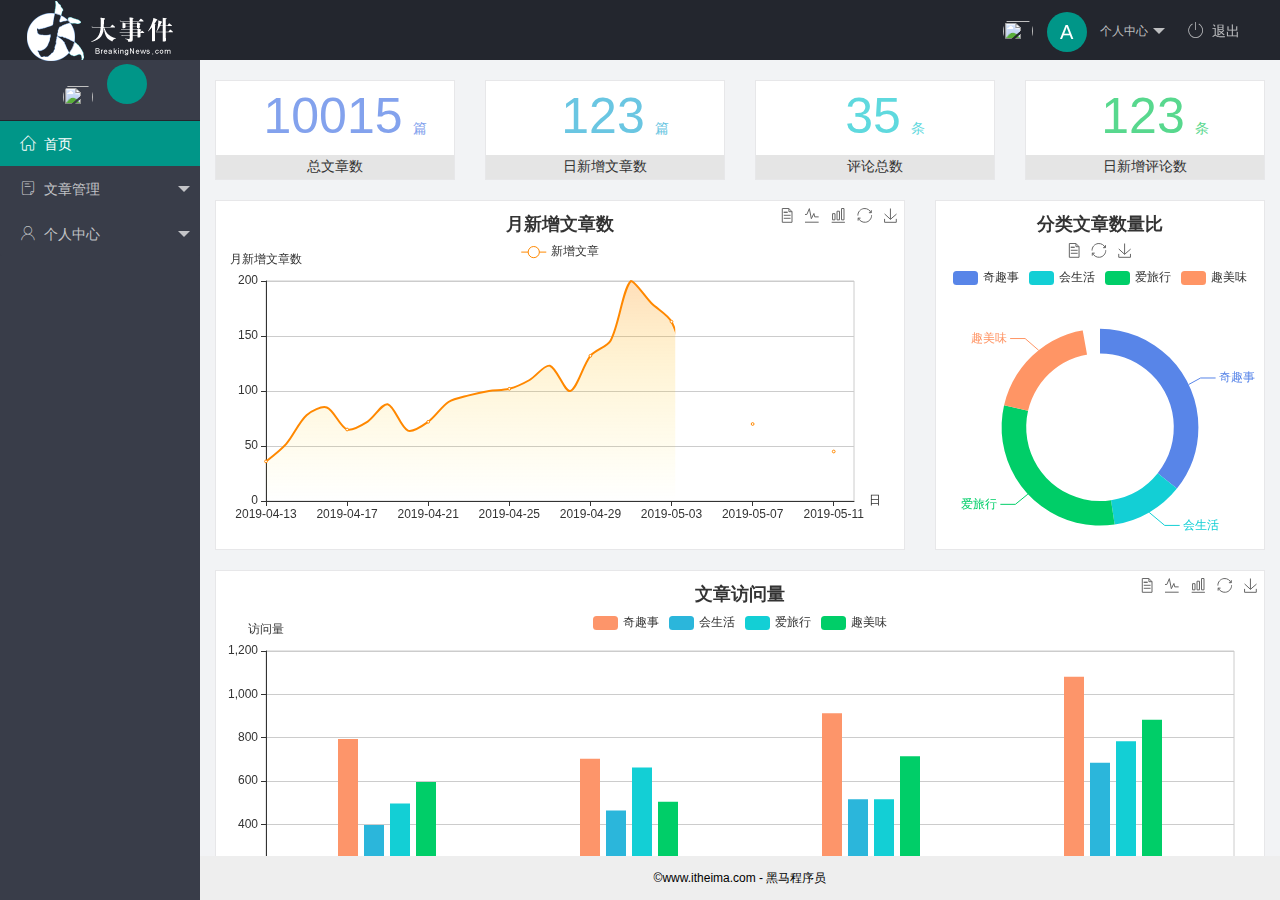
==== commit 85ab3140: "密码修改和重置" ====
--- a/index.html
+++ b/index.html
@@ -59,9 +59,9 @@
             <li class="layui-nav-item">
               <a href="javascript:;"><span class="iconfont">&#xe614;</span>个人中心</a>
               <dl class="layui-nav-child">
-                <dd><a href="javascript:;"><i class="layui-icon layui-icon-app"></i>基本资料</a></dd>
+                <dd><a href="/user/user_info.html" target="fm"><i class="layui-icon layui-icon-app"></i>基本资料</a></dd>
                 <dd><a href="javascript:;"><i class="layui-icon layui-icon-app"></i>更换头像</a></dd>
-                <dd><a href="javascript:;"><i class="layui-icon layui-icon-app"></i>重置密码</a></dd>
+                <dd><a href="/user/user_pwd.html" target="fm"><i class="layui-icon layui-icon-app"></i>重置密码</a></dd>
               </dl>
             </li>
           </ul>
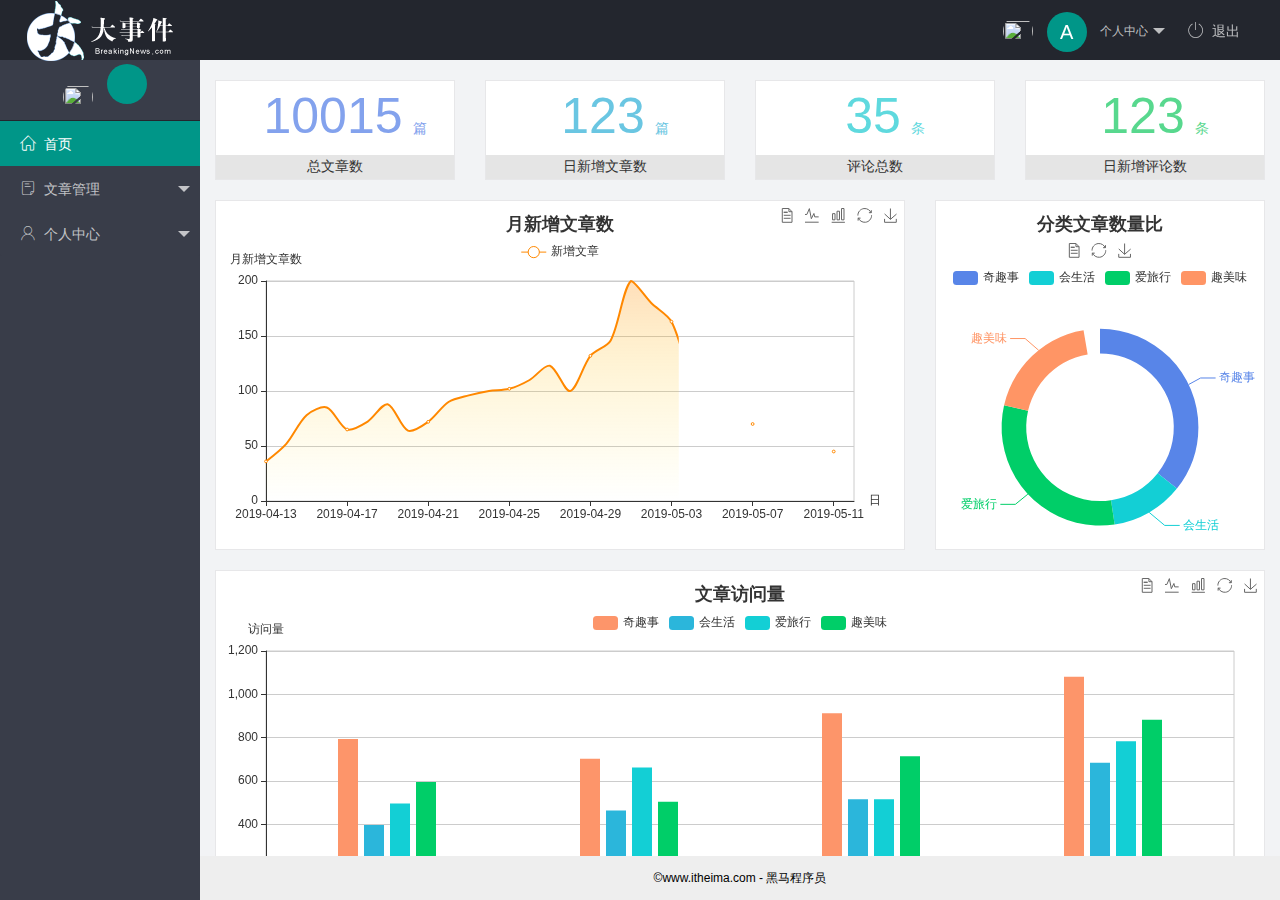
==== commit cc9cfa44: "完成个人中心所有功能" ====
--- a/index.html
+++ b/index.html
@@ -27,9 +27,9 @@
               
             </a>
             <dl class="layui-nav-child">
-              <dd><a href="">基本资料</a></dd>
-              <dd><a href="">更换头像</a></dd>
-              <dd><a href="">重置密码</a></dd>
+              <dd><a href="/user/user_info.html" target="fm">基本资料</a></dd>
+              <dd><a href="/user/user_avatar.html" target="fm">更换头像</a></dd>
+              <dd><a href="/user/user_pwd.html" target="fm">重置密码</a></dd>
             </dl>
           </li>
           <li class="layui-nav-item"><a href="javascript:;" id="logooutBtn"><span class="iconfont">&#xe865;</span>退出</a></li>
@@ -60,7 +60,7 @@
               <a href="javascript:;"><span class="iconfont">&#xe614;</span>个人中心</a>
               <dl class="layui-nav-child">
                 <dd><a href="/user/user_info.html" target="fm"><i class="layui-icon layui-icon-app"></i>基本资料</a></dd>
-                <dd><a href="javascript:;"><i class="layui-icon layui-icon-app"></i>更换头像</a></dd>
+                <dd><a href="/user/user_avatar.html" target="fm"><i class="layui-icon layui-icon-app"></i>更换头像</a></dd>
                 <dd><a href="/user/user_pwd.html" target="fm"><i class="layui-icon layui-icon-app"></i>重置密码</a></dd>
               </dl>
             </li>
